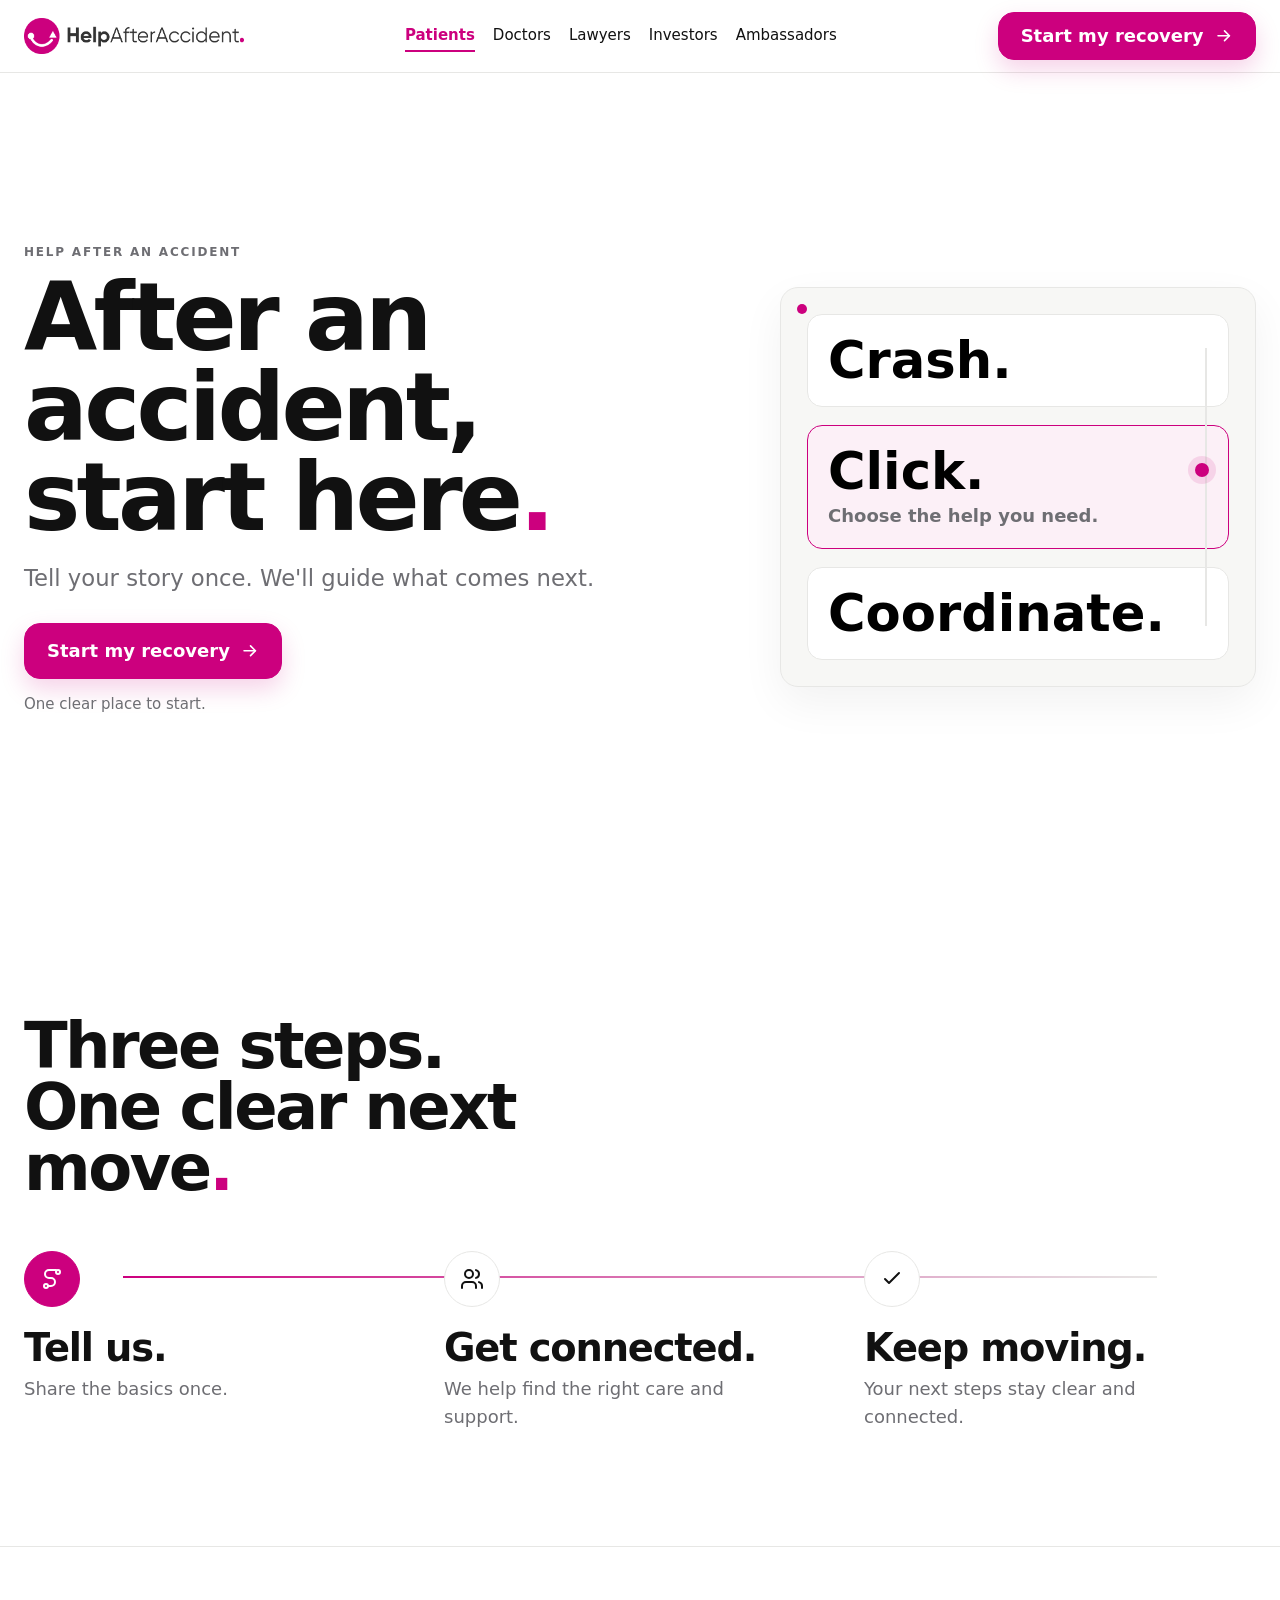
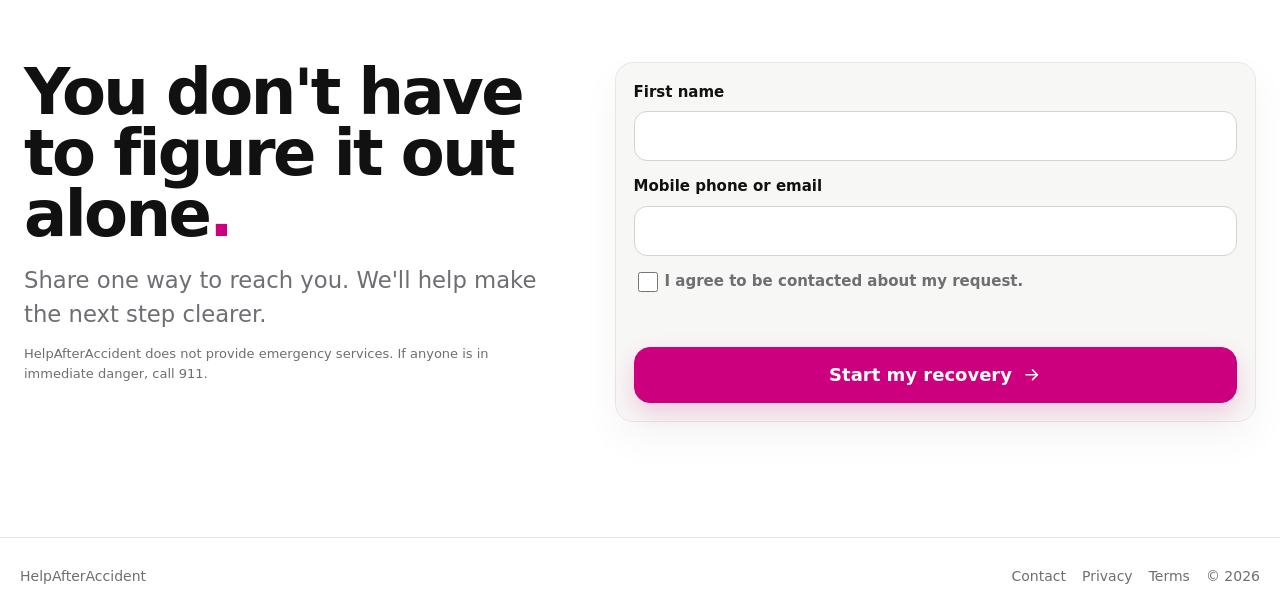
==== index.html @ d34cb11c "Refine mobile-first landing experience" ====
<!doctype html>
<html lang="en">
  <head>
    <meta charset="utf-8">
    <meta name="viewport" content="width=device-width, initial-scale=1">
    <title>Accident Help | HelpAfterAccident</title>
    <meta name="description" content="Tell HelpAfterAccident what happened once and get help coordinating care and support after an accident.">
    <meta property="og:title" content="Accident Help | HelpAfterAccident">
    <meta property="og:description" content="A few taps. One clear next step after an accident.">
    <meta name="twitter:card" content="summary">
    <link rel="icon" href="favicon.png">
    <link rel="apple-touch-icon" href="icon.png">
    <link rel="canonical" href="index.html">
    <link rel="stylesheet" href="styles.css">
    <script src="config.js"></script>
    <script type="application/ld+json">{"@context":"https://schema.org","@type":"Organization","name":"HelpAfterAccident","url":"https://helpafteraccident.com"}</script>
  </head>
  <body>
    <a class="skip" href="#main">Skip to content</a>
    <header class="site-header">
      <nav class="nav" aria-label="Main">
        <a class="logo" href="patients.html"><img src="logo.png" alt="HelpAfterAccident"></a>
        <div class="nav-links" id="menu" data-nav-links>
          <a href="patients.html" aria-current="page">Patients</a><a href="doctors.html">Doctors</a><a href="lawyers.html">Lawyers</a><a href="investors.html">Investors</a><a href="ambassadors.html">Ambassadors</a>
        </div>
        <a class="button primary" data-cta="patient" data-event="patient_start">Start my recovery</a>
        <button class="menu-button" data-menu-button aria-expanded="false" aria-controls="menu">Menu</button>
      </nav>
    </header>
    <main id="main">
      <section class="hero">
        <div>
          <p class="eyebrow">Help after an accident</p>
          <h1>After an accident, start here<span class="dot">.</span></h1>
          <p class="lead">Tell your story once. We'll guide what comes next.</p>
          <div class="cta-row"><a class="button primary" data-cta="patient" data-event="patient_start">Start my recovery</a></div>
          <p class="support">One clear place to start.</p>
        </div>
        <div class="visual" data-word-path>
          <div class="word-path">
            <span class="traveler" aria-hidden="true"></span>
            <button type="button">Crash.<p>Tell us what happened.</p></button>
            <button type="button">Click.<p>Choose the help you need.</p></button>
            <button type="button">Coordinate.<p>We help line up what comes next.</p></button>
          </div>
        </div>
      </section>
      <section id="how-it-works">
        <h2>Three steps. One clear next move<span class="dot">.</span></h2>
        <div class="steps">
          <div class="step"><div class="step-number">1</div><h3>Tell us.</h3><p>Share the basics once.</p></div>
          <div class="step"><div class="step-number">2</div><h3>Get connected.</h3><p>We help find the right care and support.</p></div>
          <div class="step"><div class="step-number">3</div><h3>Keep moving.</h3><p>Your next steps stay clear and connected.</p></div>
        </div>
      </section>
      <section class="final">
        <div><h2>You don't have to figure it out alone<span class="dot">.</span></h2><p class="lead">Share one way to reach you. We'll help make the next step clearer.</p><p class="legal-note" data-legal="emergency"></p></div>
        <form id="lead-form" data-audience="patient">
          <label>First name<input name="firstName" autocomplete="given-name" required></label>
          <label>Mobile phone or email<input name="contact" autocomplete="email" inputmode="email" required></label>
          <label class="check"><input type="checkbox" name="consent" required><span>I agree to be contacted about my request.</span></label>
          <label class="hidden-field">Website<input name="website" tabindex="-1" autocomplete="off"></label>
          <div class="form-status" role="status" aria-live="polite"></div>
          <button class="button primary" type="submit" data-label="Start my recovery">Start my recovery</button>
        </form>
      </section>
    </main>
    <footer class="site-footer"><div class="footer-inner"><span>HelpAfterAccident</span><div class="footer-links"><a href="mailto:contact@helpafteraccident.com">Contact</a><a href="privacy.html">Privacy</a><a href="terms.html">Terms</a><span>&copy; 2026</span></div></div></footer>
    <script src="script.js"></script>
  </body>
</html>
---- styles.css ----
:root {
  --ink: #111111;
  --paper: #ffffff;
  --soft-paper: #f7f7f5;
  --muted: #6e6e73;
  --line: #e7e7e5;
  --accent: #cc007e;
  --max: 1280px;
  --ease-out: cubic-bezier(0.22, 1, 0.36, 1);
  --ease-in-out: cubic-bezier(0.4, 0, 0.2, 1);
  font-family: Inter, ui-sans-serif, system-ui, -apple-system, BlinkMacSystemFont, "Segoe UI", sans-serif;
}

* { box-sizing: border-box; }
html { scroll-behavior: smooth; overflow-x: hidden; }
body {
  margin: 0;
  color: var(--ink);
  background: var(--paper);
  font-size: 17px;
  line-height: 1.55;
  overflow-x: hidden;
  text-rendering: optimizeLegibility;
}
body.menu-open { overflow: hidden; }
a { color: inherit; text-decoration: none; }
button, input, select, textarea { font: inherit; }
:focus-visible { outline: 3px solid var(--accent); outline-offset: 4px; }
.icon {
  width: 1.08em;
  height: 1.08em;
  flex: 0 0 auto;
  stroke: currentColor;
  stroke-width: 2;
  stroke-linecap: round;
  stroke-linejoin: round;
  fill: none;
}
.skip {
  position: fixed;
  left: 20px;
  top: calc(12px + env(safe-area-inset-top));
  z-index: 30;
  transform: translateY(-160%);
  background: var(--ink);
  color: white;
  padding: 10px 14px;
}
.skip:focus { transform: translateY(0); }

.site-header {
  position: sticky;
  top: 0;
  z-index: 20;
  border-bottom: 1px solid var(--line);
  background: color-mix(in srgb, var(--paper) 94%, transparent);
  backdrop-filter: blur(12px);
  padding-top: env(safe-area-inset-top);
}
.nav {
  max-width: var(--max);
  margin: 0 auto;
  min-height: 64px;
  padding: 0 20px;
  display: grid;
  grid-template-columns: auto 1fr auto;
  gap: 12px;
  align-items: center;
}
.logo { display: inline-flex; align-items: center; min-height: 48px; }
.logo img {
  width: 168px;
  max-width: 52vw;
  height: auto;
  display: block;
}
.nav-links {
  position: fixed;
  inset: calc(64px + env(safe-area-inset-top)) 0 auto 0;
  display: none;
  background: var(--paper);
  border-bottom: 1px solid var(--line);
  padding: 18px 20px 22px;
  flex-direction: column;
  gap: 4px;
  font-size: 22px;
  box-shadow: 0 28px 70px rgba(17, 17, 17, .10);
}
.nav-links.open { display: flex; animation: menu-in 180ms var(--ease-out); }
.nav-links a {
  min-height: 52px;
  display: flex;
  align-items: center;
  border-radius: 14px;
  padding: 0 12px;
}
.nav-links a[aria-current="page"] {
  color: var(--accent);
  background: color-mix(in srgb, var(--accent) 8%, white);
  font-weight: 850;
}
.menu-button {
  display: inline-flex;
  justify-self: end;
  gap: 8px;
  align-items: center;
  justify-content: center;
  min-width: 48px;
  min-height: 48px;
  border: 1px solid var(--line);
  border-radius: 14px;
  background: var(--paper);
  color: var(--ink);
}
.nav > .button { display: none; }

.button {
  display: inline-flex;
  gap: 10px;
  min-height: 56px;
  align-items: center;
  justify-content: center;
  border: 1px solid var(--ink);
  border-radius: 16px;
  padding: 0 22px;
  font-weight: 850;
  cursor: pointer;
  transition: transform 150ms var(--ease-in-out), box-shadow 150ms var(--ease-in-out), background 150ms var(--ease-in-out);
}
.button.primary {
  background: var(--accent);
  border-color: var(--accent);
  color: white;
  box-shadow: 0 10px 24px rgba(204, 0, 126, .18);
}
.button.secondary { background: transparent; color: var(--ink); }
.button:hover { transform: translateY(-1px); box-shadow: 0 14px 30px rgba(17, 17, 17, .11); }
.button:active { transform: scale(.985); }
.button .icon { transition: transform 150ms var(--ease-in-out); }
.button:hover .icon { transform: translateX(3px); }

main > section {
  max-width: var(--max);
  margin: 0 auto;
  padding: 72px 20px;
}
.hero {
  min-height: calc(100svh - 65px - env(safe-area-inset-top));
  display: grid;
  grid-template-columns: 1fr;
  align-content: start;
  gap: 24px;
  padding-top: 34px;
  padding-bottom: 34px;
}
.hero > * {
  opacity: 0;
  transform: translateY(12px);
  animation: rise-in 420ms var(--ease-out) forwards;
}
.hero > *:nth-child(2) { animation-delay: 80ms; }
.hero.dark {
  max-width: none;
  background: var(--ink);
  color: white;
  padding-left: 20px;
  padding-right: 20px;
}
.eyebrow {
  margin: 0 0 12px;
  color: var(--muted);
  font-size: 12px;
  font-weight: 900;
  letter-spacing: .15em;
  text-transform: uppercase;
}
.dark .eyebrow { color: #c8c8c8; }
h1, h2 {
  margin: 0;
  letter-spacing: -.04em;
  line-height: .95;
}
h1 {
  font-size: clamp(2.75rem, 11.5vw, 4rem);
  max-width: 10ch;
}
h2 {
  font-size: clamp(2.15rem, 8.4vw, 3.9rem);
  max-width: 12ch;
}
.lead {
  max-width: 38ch;
  margin: 18px 0 0;
  font-size: 18px;
  line-height: 1.5;
  color: var(--muted);
}
.dark .lead { color: #dddddd; }
.cta-row {
  display: grid;
  gap: 12px;
  margin-top: 28px;
  align-items: center;
}
.cta-row .button { width: 100%; }
.support { color: var(--muted); font-size: 15px; margin-top: 14px; }
.dot { color: var(--accent); }

.visual {
  border: 1px solid var(--line);
  border-radius: 18px;
  background: var(--soft-paper);
  min-height: 232px;
  padding: 18px;
  display: grid;
  align-content: center;
  gap: 14px;
  position: relative;
  overflow: hidden;
  box-shadow: 0 16px 44px rgba(17, 17, 17, .055);
}
.visual::before {
  content: "";
  position: absolute;
  inset: 16px auto auto 16px;
  width: 10px;
  height: 10px;
  border-radius: 999px;
  background: var(--accent);
}
.dark .visual { background: #181818; border-color: #333; }
.word-path { position: relative; display: grid; gap: 10px; }
.word-path::before {
  content: "";
  position: absolute;
  top: 34px;
  bottom: 34px;
  right: 22px;
  width: 2px;
  background: var(--line);
}
.word-path button {
  width: 100%;
  min-height: 58px;
  background: white;
  border: 1px solid var(--line);
  border-radius: 15px;
  padding: 12px 48px 12px 14px;
  text-align: left;
  font-size: clamp(1.65rem, 8vw, 2.4rem);
  line-height: 1;
  font-weight: 900;
  transition: border-color 180ms var(--ease-in-out), transform 180ms var(--ease-in-out), background 180ms var(--ease-in-out);
}
.word-path button[aria-pressed="true"] {
  border-color: var(--accent);
  background: color-mix(in srgb, var(--accent) 6%, white);
}
.word-path p {
  margin: 7px 0 0;
  font-size: 15px;
  line-height: 1.35;
  color: var(--muted);
  font-weight: 650;
}
.traveler {
  width: 14px;
  height: 14px;
  background: var(--accent);
  border-radius: 999px;
  position: absolute;
  right: 16px;
  top: 22px;
  box-shadow: 0 0 0 7px rgba(204, 0, 126, .12);
  transition: transform 680ms var(--ease-out);
  z-index: 2;
}

.state {
  border: 1px solid var(--line);
  border-radius: 15px;
  background: white;
  padding: 15px;
  min-height: 72px;
  font-weight: 850;
  display: grid;
  grid-template-columns: auto 1fr;
  column-gap: 12px;
  align-items: start;
  transition: transform 200ms var(--ease-in-out), border-color 200ms var(--ease-in-out), box-shadow 200ms var(--ease-in-out);
}
.dark .state { background: #222; border-color: #3a3a3a; }
.state.active {
  border-color: var(--accent);
  box-shadow: inset 4px 0 0 var(--accent), 0 12px 28px rgba(17, 17, 17, .075);
  transform: translateX(2px);
}
.state > .icon { color: var(--accent); margin-top: 2px; font-size: 22px; }
.micro {
  display: block;
  grid-column: 2;
  margin-top: 4px;
  color: var(--muted);
  font-size: 14px;
  line-height: 1.35;
  font-weight: 550;
}

.steps {
  display: grid;
  grid-template-columns: 1fr;
  gap: 0;
  margin-top: 34px;
  position: relative;
}
.steps::before {
  content: "";
  position: absolute;
  top: 24px;
  bottom: 24px;
  left: 24px;
  width: 2px;
  background: linear-gradient(180deg, var(--accent), var(--line));
}
.step {
  position: relative;
  padding: 0 0 32px 72px;
}
.step:last-child { padding-bottom: 0; }
.step-number {
  position: absolute;
  left: 0;
  top: 0;
  width: 50px;
  height: 50px;
  border-radius: 999px;
  background: var(--paper);
  color: var(--ink);
  border: 1px solid var(--line);
  display: grid;
  place-items: center;
  transition: transform 200ms var(--ease-in-out), background 200ms var(--ease-in-out), color 200ms var(--ease-in-out), border-color 200ms var(--ease-in-out);
}
.step:first-child .step-number,
.step:hover .step-number {
  background: var(--accent);
  color: white;
  border-color: var(--accent);
}
.step-number .icon { width: 24px; height: 24px; }
.step h3 {
  font-size: clamp(1.55rem, 6vw, 2.3rem);
  line-height: 1;
  margin: 0 0 8px;
  letter-spacing: -.03em;
}
.step p { margin: 0; color: var(--muted); max-width: 30ch; }

.final {
  display: grid;
  grid-template-columns: 1fr;
  gap: 28px;
  align-items: start;
  border-top: 1px solid var(--line);
  padding-bottom: calc(84px + env(safe-area-inset-bottom));
}
form {
  border: 1px solid var(--line);
  border-radius: 18px;
  padding: 18px;
  background: var(--soft-paper);
  display: grid;
  gap: 14px;
  box-shadow: 0 16px 40px rgba(17, 17, 17, .045);
}
label { display: grid; gap: 7px; font-weight: 800; font-size: 15px; }
input, select, textarea {
  min-height: 50px;
  border: 1px solid #d4d4d0;
  border-radius: 13px;
  padding: 10px 12px;
  background: white;
  transition: border-color 160ms var(--ease-in-out), box-shadow 160ms var(--ease-in-out);
}
input:focus, select:focus, textarea:focus {
  border-color: var(--accent);
  box-shadow: 0 0 0 4px rgba(204, 0, 126, .11);
}
textarea { min-height: 104px; resize: vertical; }
.check {
  grid-template-columns: 24px 1fr;
  align-items: start;
  font-weight: 650;
  color: var(--muted);
}
.check input { min-height: 20px; width: 20px; margin-top: 2px; }
.hidden-field { position: absolute; left: -10000px; width: 1px; height: 1px; overflow: hidden; }
.form-status { min-height: 24px; color: #9b005f; font-weight: 750; }
.legal-note { color: var(--muted); font-size: 13px; }

.proof-strip { display: none; gap: 18px; margin-top: 24px; flex-wrap: wrap; }
.proof-strip.visible { display: flex; }
.proof-item { border-top: 1px solid #555; padding-top: 12px; min-width: 150px; }
.proof-value { font-size: 1.55rem; font-weight: 900; }
.proof-label { color: #d0d0d0; font-size: 14px; }

.site-footer {
  border-top: 1px solid var(--line);
  padding: 28px 20px calc(28px + env(safe-area-inset-bottom));
  color: var(--muted);
  font-size: 14px;
}
.footer-inner {
  max-width: var(--max);
  margin: 0 auto;
  display: flex;
  gap: 16px;
  justify-content: space-between;
  flex-wrap: wrap;
}
.footer-links { display: flex; gap: 16px; flex-wrap: wrap; }

.reveal {
  opacity: 1;
  transform: none;
}
.js .reveal {
  opacity: 0;
  transform: translateY(12px);
  transition: opacity 420ms var(--ease-out), transform 420ms var(--ease-out);
}
.js .reveal.is-visible {
  opacity: 1;
  transform: translateY(0);
}
.sticky-cta {
  position: fixed;
  z-index: 18;
  left: 0;
  right: 0;
  bottom: 0;
  padding: 10px 20px calc(10px + env(safe-area-inset-bottom));
  background: color-mix(in srgb, var(--paper) 94%, transparent);
  border-top: 1px solid var(--line);
  backdrop-filter: blur(14px);
  transform: translateY(110%);
  transition: transform 220ms var(--ease-out);
}
.sticky-cta.visible { transform: translateY(0); }
.sticky-cta .button { width: 100%; }

@keyframes rise-in {
  to { opacity: 1; transform: translateY(0); }
}
@keyframes menu-in {
  from { opacity: 0; transform: translateY(-8px); }
  to { opacity: 1; transform: translateY(0); }
}

@media (min-width: 520px) {
  .cta-row { display: flex; flex-wrap: wrap; }
  .cta-row .button { width: auto; }
  main > section { padding-left: 24px; padding-right: 24px; }
}

@media (min-width: 861px) {
  body { font-size: 18px; }
  .nav {
    min-height: 72px;
    padding: 0 24px;
    grid-template-columns: auto 1fr auto;
    gap: 24px;
  }
  .logo img { width: 220px; max-width: 54vw; }
  .menu-button { display: none; }
  .nav > .button { display: inline-flex; justify-self: end; min-height: 48px; }
  .nav-links {
    position: static;
    display: flex;
    justify-self: center;
    flex-direction: row;
    gap: 18px;
    padding: 0;
    border: 0;
    box-shadow: none;
    font-size: 15px;
    background: transparent;
  }
  .nav-links a {
    min-height: 44px;
    padding: 0;
    border-radius: 0;
    position: relative;
    background: transparent !important;
  }
  .nav-links a::after {
    content: "";
    position: absolute;
    left: 0;
    right: 0;
    bottom: 6px;
    height: 2px;
    background: var(--accent);
    transform: scaleX(0);
    transform-origin: left;
    transition: transform 180ms var(--ease-in-out);
  }
  .nav-links a:hover::after,
  .nav-links a[aria-current="page"]::after { transform: scaleX(1); }
  main > section { padding: clamp(84px, 9vw, 136px) 24px; }
  .hero {
    min-height: calc(100svh - 72px);
    grid-template-columns: minmax(0, 7fr) minmax(320px, 5fr);
    align-items: center;
    align-content: center;
    gap: clamp(40px, 7vw, 90px);
  }
  .hero.dark {
    padding-left: max(24px, calc((100vw - var(--max)) / 2 + 24px));
    padding-right: max(24px, calc((100vw - var(--max)) / 2 + 24px));
  }
  h1 { font-size: clamp(4.8rem, 7.4vw, 7.5rem); }
  h2 { font-size: clamp(3.6rem, 5vw, 5.4rem); }
  .lead { max-width: 56ch; font-size: clamp(1.15rem, 1.8vw, 1.42rem); }
  .visual { min-height: 360px; padding: 26px; }
  .word-path { gap: 18px; }
  .word-path button {
    min-height: 88px;
    padding: 20px 58px 20px 20px;
    font-size: clamp(2rem, 4vw, 4.2rem);
  }
  .word-path p { font-size: 18px; }
  .traveler { top: 38px; right: 20px; }
  .steps {
    grid-template-columns: 1fr 1fr 1fr;
    gap: 28px;
    margin-top: 52px;
  }
  .steps::before {
    top: 25px;
    bottom: auto;
    left: 8%;
    right: 8%;
    width: auto;
    height: 2px;
    background: linear-gradient(90deg, var(--accent), var(--line));
  }
  .step { padding: 0; }
  .step-number {
    position: static;
    width: 56px;
    height: 56px;
  }
  .step h3 { margin: 22px 0 8px; font-size: clamp(1.8rem, 3vw, 3rem); }
  .final {
    grid-template-columns: minmax(0, 5fr) minmax(300px, 6fr);
    gap: 56px;
    padding-bottom: clamp(84px, 9vw, 136px);
  }
  .sticky-cta { display: none; }
}

@media (max-width: 380px) {
  .nav { padding-left: 16px; padding-right: 16px; }
  .logo img { width: 148px; }
  main > section, .hero.dark { padding-left: 16px; padding-right: 16px; }
  .hero { padding-top: 26px; gap: 20px; }
  h1 { font-size: clamp(2.45rem, 12vw, 3.4rem); }
  .lead { font-size: 17px; }
  .cta-row { margin-top: 22px; }
  .hero .button.secondary,
  .hero .support { display: none; }
  .visual { min-height: 214px; }
  .word-path button { font-size: 1.45rem; }
}

@media (prefers-reduced-motion: reduce) {
  *, *::before, *::after {
    animation-duration: .01ms !important;
    animation-iteration-count: 1 !important;
    scroll-behavior: auto !important;
    transition-duration: .01ms !important;
  }
  .hero > *, .js .reveal {
    opacity: 1 !important;
    transform: none !important;
  }
  .sticky-cta { transition: none !important; }
}
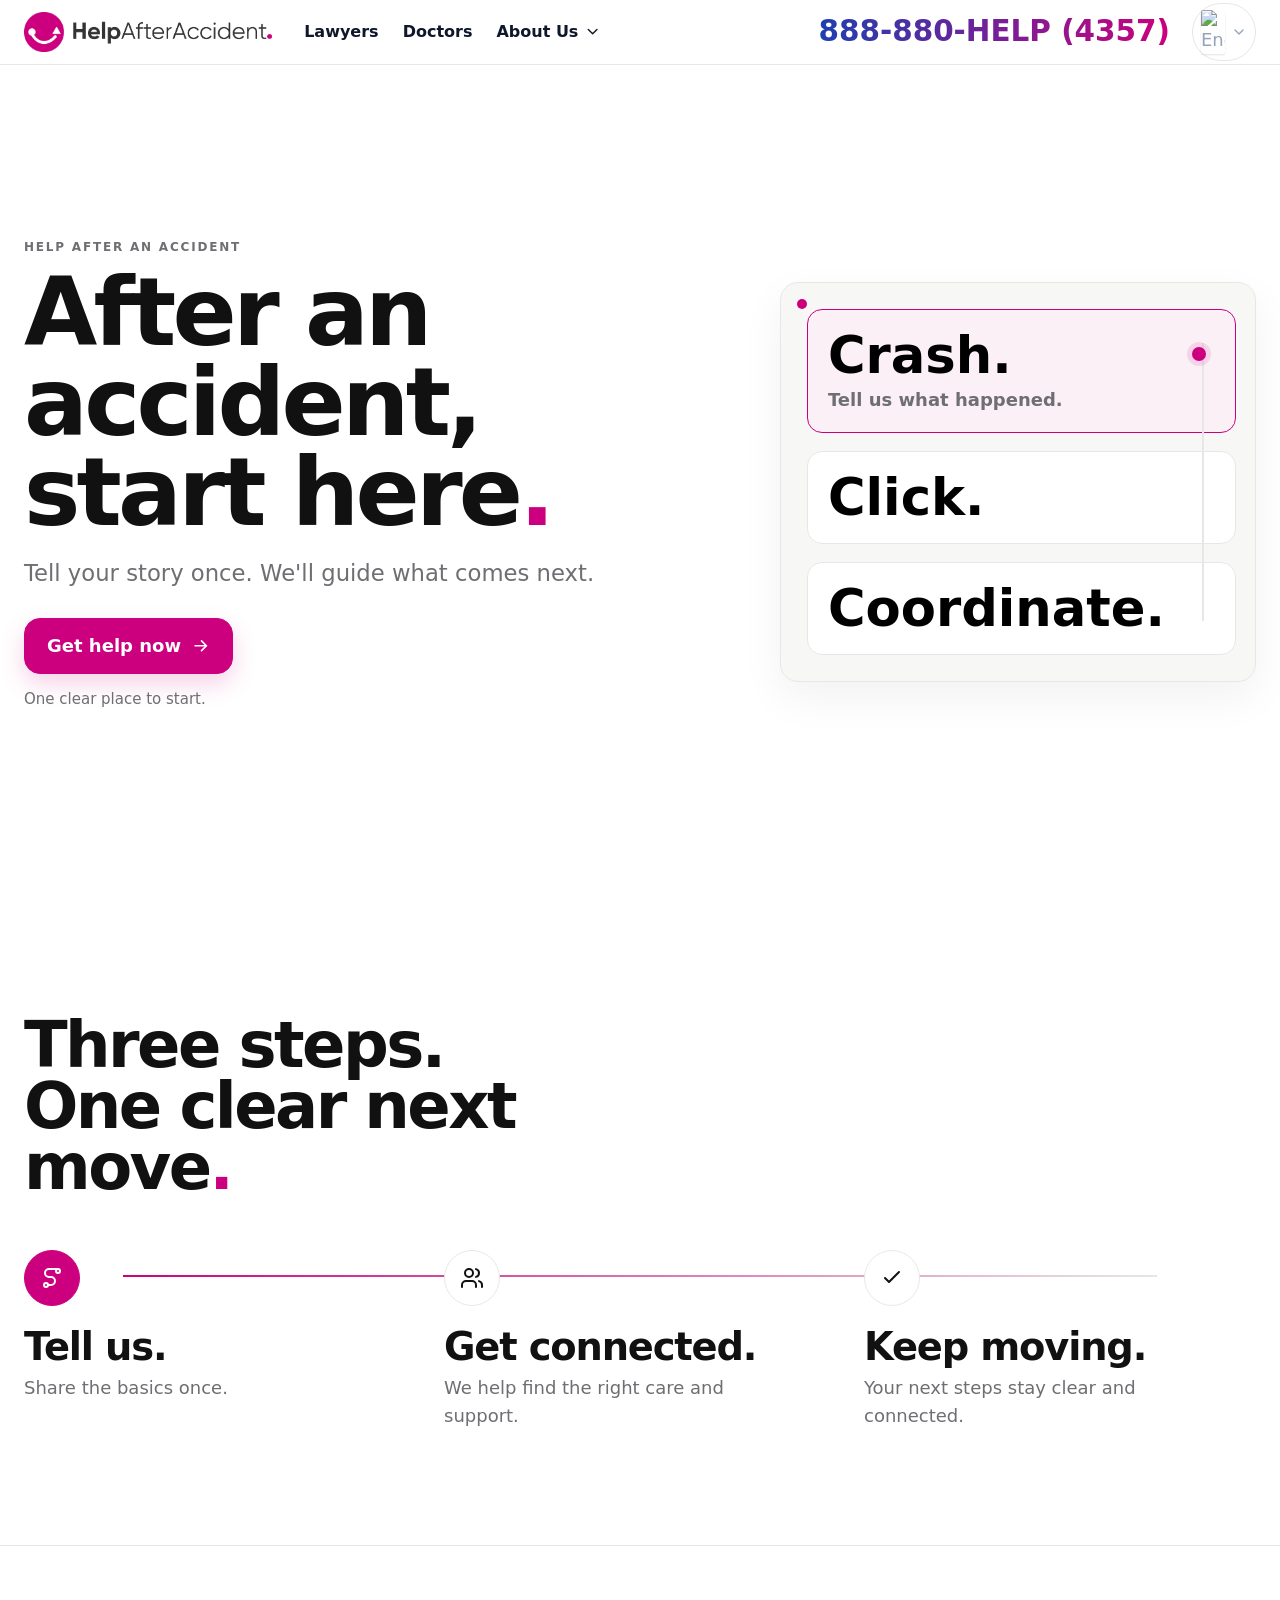
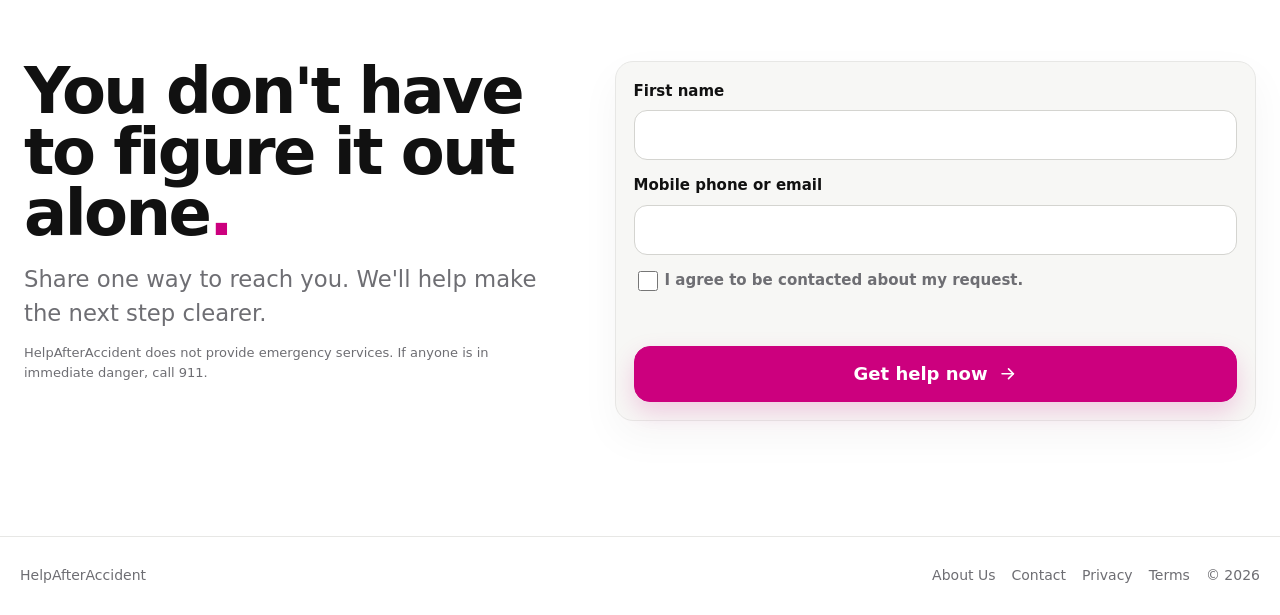
==== commit d9d9fd7f: "Convert app header to static site" ====
--- a/index.html
+++ b/index.html
@@ -18,14 +18,33 @@
   <body>
     <a class="skip" href="#main">Skip to content</a>
     <header class="site-header">
-      <nav class="nav" aria-label="Main">
-        <a class="logo" href="patients.html"><img src="logo.png" alt="HelpAfterAccident"></a>
-        <div class="nav-links" id="menu" data-nav-links>
-          <a href="patients.html" aria-current="page">Patients</a><a href="doctors.html">Doctors</a><a href="lawyers.html">Lawyers</a><a href="investors.html">Investors</a><a href="ambassadors.html">Ambassadors</a>
+      <div class="container-custom nav-shell">
+        <div class="header-bar">
+          <div class="header-left">
+            <a class="logo" href="patients.html"><img src="logo.png" alt="HelpAfterAccident.com"></a>
+            <nav class="nav-links" id="menu" data-nav-links aria-label="Main">
+              <a href="lawyers.html">Lawyers</a>
+              <a href="doctors.html">Doctors</a>
+              <div class="nav-dropdown">
+                <button class="nav-dropdown-trigger" type="button">About Us<svg class="icon" viewBox="0 0 24 24" aria-hidden="true"><path d="m6 9 6 6 6-6"/></svg></button>
+                <div class="nav-dropdown-menu">
+                  <a href="about.html">About</a>
+                  <a href="investors.html">Investor Relations</a>
+                </div>
+              </div>
+            </nav>
+          </div>
+          <div class="header-actions">
+            <a class="phone-link" href="tel:8888804357">888-880-HELP (4357)</a>
+            <button class="language-button" type="button" aria-label="Select language"><img src="https://flagcdn.com/w40/us.png" alt="English"><svg class="icon" viewBox="0 0 24 24" aria-hidden="true"><path d="m6 9 6 6 6-6"/></svg></button>
+          </div>
+          <div class="mobile-actions">
+            <button class="language-button" type="button" aria-label="Select language"><img src="https://flagcdn.com/w40/us.png" alt="English"><svg class="icon" viewBox="0 0 24 24" aria-hidden="true"><path d="m6 9 6 6 6-6"/></svg></button>
+            <a class="mobile-call" href="tel:8888804357"><svg class="icon" viewBox="0 0 24 24" aria-hidden="true"><path d="M22 16.92v3a2 2 0 0 1-2.18 2 19.8 19.8 0 0 1-8.63-3.07 19.5 19.5 0 0 1-6-6A19.8 19.8 0 0 1 2.12 4.18 2 2 0 0 1 4.11 2h3a2 2 0 0 1 2 1.72c.12.91.33 1.8.63 2.65a2 2 0 0 1-.45 2.11L8 9.79a16 16 0 0 0 6.2 6.2l1.31-1.31a2 2 0 0 1 2.11-.45c.85.3 1.74.51 2.65.63A2 2 0 0 1 22 16.92z"/></svg><span>Call</span></a>
+            <button class="menu-button" data-menu-button aria-expanded="false" aria-controls="menu">Menu</button>
+          </div>
         </div>
-        <a class="button primary" data-cta="patient" data-event="patient_start">Start my recovery</a>
-        <button class="menu-button" data-menu-button aria-expanded="false" aria-controls="menu">Menu</button>
-      </nav>
+      </div>
     </header>
     <main id="main">
       <section class="hero">
@@ -33,7 +52,7 @@
           <p class="eyebrow">Help after an accident</p>
           <h1>After an accident, start here<span class="dot">.</span></h1>
           <p class="lead">Tell your story once. We'll guide what comes next.</p>
-          <div class="cta-row"><a class="button primary" data-cta="patient" data-event="patient_start">Start my recovery</a></div>
+          <div class="cta-row"><a class="button primary" data-cta="patient" data-event="patient_start">Get help now</a></div>
           <p class="support">One clear place to start.</p>
         </div>
         <div class="visual" data-word-path>
@@ -61,11 +80,11 @@
           <label class="check"><input type="checkbox" name="consent" required><span>I agree to be contacted about my request.</span></label>
           <label class="hidden-field">Website<input name="website" tabindex="-1" autocomplete="off"></label>
           <div class="form-status" role="status" aria-live="polite"></div>
-          <button class="button primary" type="submit" data-label="Start my recovery">Start my recovery</button>
+          <button class="button primary" type="submit" data-label="Get help now">Get help now</button>
         </form>
       </section>
     </main>
-    <footer class="site-footer"><div class="footer-inner"><span>HelpAfterAccident</span><div class="footer-links"><a href="mailto:contact@helpafteraccident.com">Contact</a><a href="privacy.html">Privacy</a><a href="terms.html">Terms</a><span>&copy; 2026</span></div></div></footer>
+    <footer class="site-footer"><div class="footer-inner"><span>HelpAfterAccident</span><div class="footer-links"><a href="about.html">About Us</a><a href="mailto:contact@helpafteraccident.com">Contact</a><a href="privacy.html">Privacy</a><a href="terms.html">Terms</a><span>&copy; 2026</span></div></div></footer>
     <script src="script.js"></script>
   </body>
 </html>
--- a/styles.css
+++ b/styles.css
@@ -21,6 +21,7 @@
   line-height: 1.55;
   overflow-x: hidden;
   text-rendering: optimizeLegibility;
+  padding-top: calc(80px + env(safe-area-inset-top));
 }
 body.menu-open { overflow: hidden; }
 a { color: inherit; text-decoration: none; }
@@ -49,70 +50,162 @@
 .skip:focus { transform: translateY(0); }
 
 .site-header {
-  position: sticky;
+  position: fixed;
   top: 0;
+  left: 0;
+  right: 0;
   z-index: 20;
   border-bottom: 1px solid var(--line);
-  background: color-mix(in srgb, var(--paper) 94%, transparent);
-  backdrop-filter: blur(12px);
+  background: var(--paper);
+  box-shadow: 0 0 0 rgba(17, 17, 17, 0);
+  transition: box-shadow 300ms var(--ease-in-out);
   padding-top: env(safe-area-inset-top);
 }
-.nav {
+.container-custom {
   max-width: var(--max);
   margin: 0 auto;
-  min-height: 64px;
-  padding: 0 20px;
-  display: grid;
-  grid-template-columns: auto 1fr auto;
-  gap: 12px;
-  align-items: center;
+  padding-left: 16px;
+  padding-right: 16px;
+}
+.nav-shell { height: 80px; }
+.header-bar {
+  height: 100%;
+  display: flex;
+  align-items: center;
+  justify-content: space-between;
+  background: var(--paper);
+}
+.header-left {
+  display: flex;
+  align-items: center;
+  gap: 18px;
+  min-width: 0;
 }
 .logo { display: inline-flex; align-items: center; min-height: 48px; }
 .logo img {
-  width: 168px;
-  max-width: 52vw;
-  height: auto;
+  height: 32px;
+  width: auto;
+  max-width: min(52vw, 220px);
   display: block;
+  object-fit: contain;
 }
 .nav-links {
   position: fixed;
-  inset: calc(64px + env(safe-area-inset-top)) 0 auto 0;
+  inset: calc(80px + env(safe-area-inset-top)) 0 auto 0;
   display: none;
   background: var(--paper);
   border-bottom: 1px solid var(--line);
-  padding: 18px 20px 22px;
+  padding: 24px 20px 28px;
   flex-direction: column;
-  gap: 4px;
-  font-size: 22px;
+  gap: 14px;
+  font-size: 18px;
   box-shadow: 0 28px 70px rgba(17, 17, 17, .10);
 }
 .nav-links.open { display: flex; animation: menu-in 180ms var(--ease-out); }
-.nav-links a {
-  min-height: 52px;
+.nav-links a,
+.nav-dropdown-trigger {
+  min-height: 44px;
   display: flex;
   align-items: center;
-  border-radius: 14px;
+  gap: 6px;
+  border: 0;
+  background: transparent;
+  color: #0f172a;
+  font-size: inherit;
+  font-weight: 800;
+  text-transform: capitalize;
+  padding: 0;
+  cursor: pointer;
+}
+.nav-links a:hover,
+.nav-dropdown-trigger:hover { color: var(--accent); }
+.nav-dropdown {
+  display: grid;
+  gap: 8px;
+}
+.nav-dropdown-menu {
+  display: grid;
+  gap: 8px;
+  padding-left: 16px;
+  border-left: 2px solid var(--line);
+}
+.nav-dropdown-menu a {
+  color: #475569;
+  font-size: 16px;
+  font-weight: 750;
+}
+.header-actions {
+  display: none;
+  align-items: center;
+  gap: 22px;
+}
+.phone-link {
+  white-space: nowrap;
+  font-size: clamp(1.35rem, 2.3vw, 2rem);
+  line-height: 1;
+  font-weight: 900;
+  background: linear-gradient(90deg, #1e40af 0%, #cc007e 50%, #1e40af 100%);
+  background-size: 200% auto;
+  -webkit-background-clip: text;
+  background-clip: text;
+  color: transparent;
+  animation: gradient-move 2.5s linear infinite;
+}
+.language-button {
+  display: inline-flex;
+  align-items: center;
+  gap: 6px;
+  border: 1px solid var(--line);
+  border-radius: 999px;
+  background: var(--paper);
+  padding: 6px 8px;
+  min-height: 34px;
+  color: #94a3b8;
+  transition: border-color 160ms var(--ease-in-out), background 160ms var(--ease-in-out), color 160ms var(--ease-in-out);
+}
+.language-button:hover {
+  border-color: var(--accent);
+  color: var(--accent);
+  background: #fafafa;
+}
+.language-button img {
+  width: 24px;
+  height: auto;
+  border-radius: 2px;
+  box-shadow: 0 1px 2px rgba(17, 17, 17, .12);
+}
+.language-button .icon { width: 16px; height: 16px; }
+.mobile-actions {
+  display: flex;
+  align-items: center;
+  gap: 6px;
+}
+.mobile-call {
+  display: inline-flex;
+  min-height: 38px;
+  align-items: center;
+  justify-content: center;
+  gap: 7px;
+  border-radius: 999px;
+  background: var(--accent);
+  color: white;
   padding: 0 12px;
-}
-.nav-links a[aria-current="page"] {
-  color: var(--accent);
-  background: color-mix(in srgb, var(--accent) 8%, white);
-  font-weight: 850;
+  font-size: 14px;
+  font-weight: 800;
 }
 .menu-button {
   display: inline-flex;
   justify-self: end;
-  gap: 8px;
+  gap: 6px;
   align-items: center;
   justify-content: center;
-  min-width: 48px;
-  min-height: 48px;
-  border: 1px solid var(--line);
-  border-radius: 14px;
+  min-width: 40px;
+  min-height: 40px;
+  border: 0;
+  border-radius: 10px;
   background: var(--paper);
   color: var(--ink);
 }
-.nav > .button { display: none; }
 
 .button {
   display: inline-flex;
@@ -235,7 +328,7 @@
   position: absolute;
   top: 34px;
   bottom: 34px;
-  right: 22px;
+  right: 32px;
   width: 2px;
   background: var(--line);
 }
@@ -245,7 +338,7 @@
   background: white;
   border: 1px solid var(--line);
   border-radius: 15px;
-  padding: 12px 48px 12px 14px;
+  padding: 12px 60px 12px 14px;
   text-align: left;
   font-size: clamp(1.65rem, 8vw, 2.4rem);
   line-height: 1;
@@ -269,10 +362,10 @@
   background: var(--accent);
   border-radius: 999px;
   position: absolute;
-  right: 16px;
+  right: 26px;
   top: 22px;
-  box-shadow: 0 0 0 7px rgba(204, 0, 126, .12);
-  transition: transform 680ms var(--ease-out);
+  box-shadow: 0 0 0 5px rgba(204, 0, 126, .12);
+  transition: transform 920ms var(--ease-out);
   z-index: 2;
 }
 
@@ -293,7 +386,7 @@
 .state.active {
   border-color: var(--accent);
   box-shadow: inset 4px 0 0 var(--accent), 0 12px 28px rgba(17, 17, 17, .075);
-  transform: translateX(2px);
+  transform: none;
 }
 .state > .icon { color: var(--accent); margin-top: 2px; font-size: 22px; }
 .micro {
@@ -363,6 +456,13 @@
   align-items: start;
   border-top: 1px solid var(--line);
   padding-bottom: calc(84px + env(safe-area-inset-bottom));
+}
+.final-simple {
+  align-items: center;
+}
+.plain-cta {
+  display: flex;
+  align-items: center;
 }
 form {
   border: 1px solid var(--line);
@@ -456,6 +556,10 @@
   from { opacity: 0; transform: translateY(-8px); }
   to { opacity: 1; transform: translateY(0); }
 }
+@keyframes gradient-move {
+  from { background-position: -100%; }
+  to { background-position: 200%; }
+}
 
 @media (min-width: 520px) {
   .cta-row { display: flex; flex-wrap: wrap; }
@@ -465,51 +569,62 @@
 
 @media (min-width: 861px) {
   body { font-size: 18px; }
-  .nav {
-    min-height: 72px;
-    padding: 0 24px;
-    grid-template-columns: auto 1fr auto;
-    gap: 24px;
-  }
-  .logo img { width: 220px; max-width: 54vw; }
+  body { padding-top: calc(64px + env(safe-area-inset-top)); }
+  .container-custom { padding-left: 24px; padding-right: 24px; }
+  .nav-shell { height: 64px; }
+  .header-left { gap: 24px; }
+  .logo img { height: 40px; max-width: 260px; }
   .menu-button { display: none; }
-  .nav > .button { display: inline-flex; justify-self: end; min-height: 48px; }
+  .mobile-actions { display: none; }
+  .header-actions { display: flex; }
   .nav-links {
     position: static;
     display: flex;
-    justify-self: center;
     flex-direction: row;
-    gap: 18px;
+    align-items: center;
+    gap: 8px;
     padding: 0;
     border: 0;
     box-shadow: none;
-    font-size: 15px;
+    font-size: 16px;
     background: transparent;
   }
-  .nav-links a {
-    min-height: 44px;
-    padding: 0;
-    border-radius: 0;
-    position: relative;
-    background: transparent !important;
-  }
-  .nav-links a::after {
-    content: "";
+  .nav-links a,
+  .nav-dropdown-trigger {
+    min-height: 32px;
+    padding: 4px 8px;
+    font-size: 16px;
+  }
+  .nav-dropdown { position: relative; }
+  .nav-dropdown-menu {
     position: absolute;
     left: 0;
-    right: 0;
-    bottom: 6px;
-    height: 2px;
-    background: var(--accent);
-    transform: scaleX(0);
-    transform-origin: left;
-    transition: transform 180ms var(--ease-in-out);
-  }
-  .nav-links a:hover::after,
-  .nav-links a[aria-current="page"]::after { transform: scaleX(1); }
+    top: calc(100% + 8px);
+    width: 196px;
+    padding: 8px 0;
+    border: 1px solid #f1f1f1;
+    border-radius: 12px;
+    background: white;
+    box-shadow: 0 18px 44px rgba(17, 17, 17, .12);
+    opacity: 0;
+    visibility: hidden;
+    transform: translateY(-4px);
+    transition: opacity 160ms var(--ease-in-out), transform 160ms var(--ease-in-out), visibility 160ms var(--ease-in-out);
+  }
+  .nav-dropdown:hover .nav-dropdown-menu,
+  .nav-dropdown:focus-within .nav-dropdown-menu {
+    opacity: 1;
+    visibility: visible;
+    transform: translateY(0);
+  }
+  .nav-dropdown-menu a {
+    min-height: 38px;
+    padding: 0 16px;
+    font-size: 15px;
+  }
   main > section { padding: clamp(84px, 9vw, 136px) 24px; }
   .hero {
-    min-height: calc(100svh - 72px);
+    min-height: calc(100svh - 64px);
     grid-template-columns: minmax(0, 7fr) minmax(320px, 5fr);
     align-items: center;
     align-content: center;
@@ -526,11 +641,11 @@
   .word-path { gap: 18px; }
   .word-path button {
     min-height: 88px;
-    padding: 20px 58px 20px 20px;
+    padding: 20px 70px 20px 20px;
     font-size: clamp(2rem, 4vw, 4.2rem);
   }
   .word-path p { font-size: 18px; }
-  .traveler { top: 38px; right: 20px; }
+  .traveler { top: 38px; right: 30px; }
   .steps {
     grid-template-columns: 1fr 1fr 1fr;
     gap: 28px;
@@ -561,8 +676,8 @@
 }
 
 @media (max-width: 380px) {
-  .nav { padding-left: 16px; padding-right: 16px; }
-  .logo img { width: 148px; }
+  .container-custom { padding-left: 12px; padding-right: 12px; }
+  .logo img { max-width: 150px; }
   main > section, .hero.dark { padding-left: 16px; padding-right: 16px; }
   .hero { padding-top: 26px; gap: 20px; }
   h1 { font-size: clamp(2.45rem, 12vw, 3.4rem); }
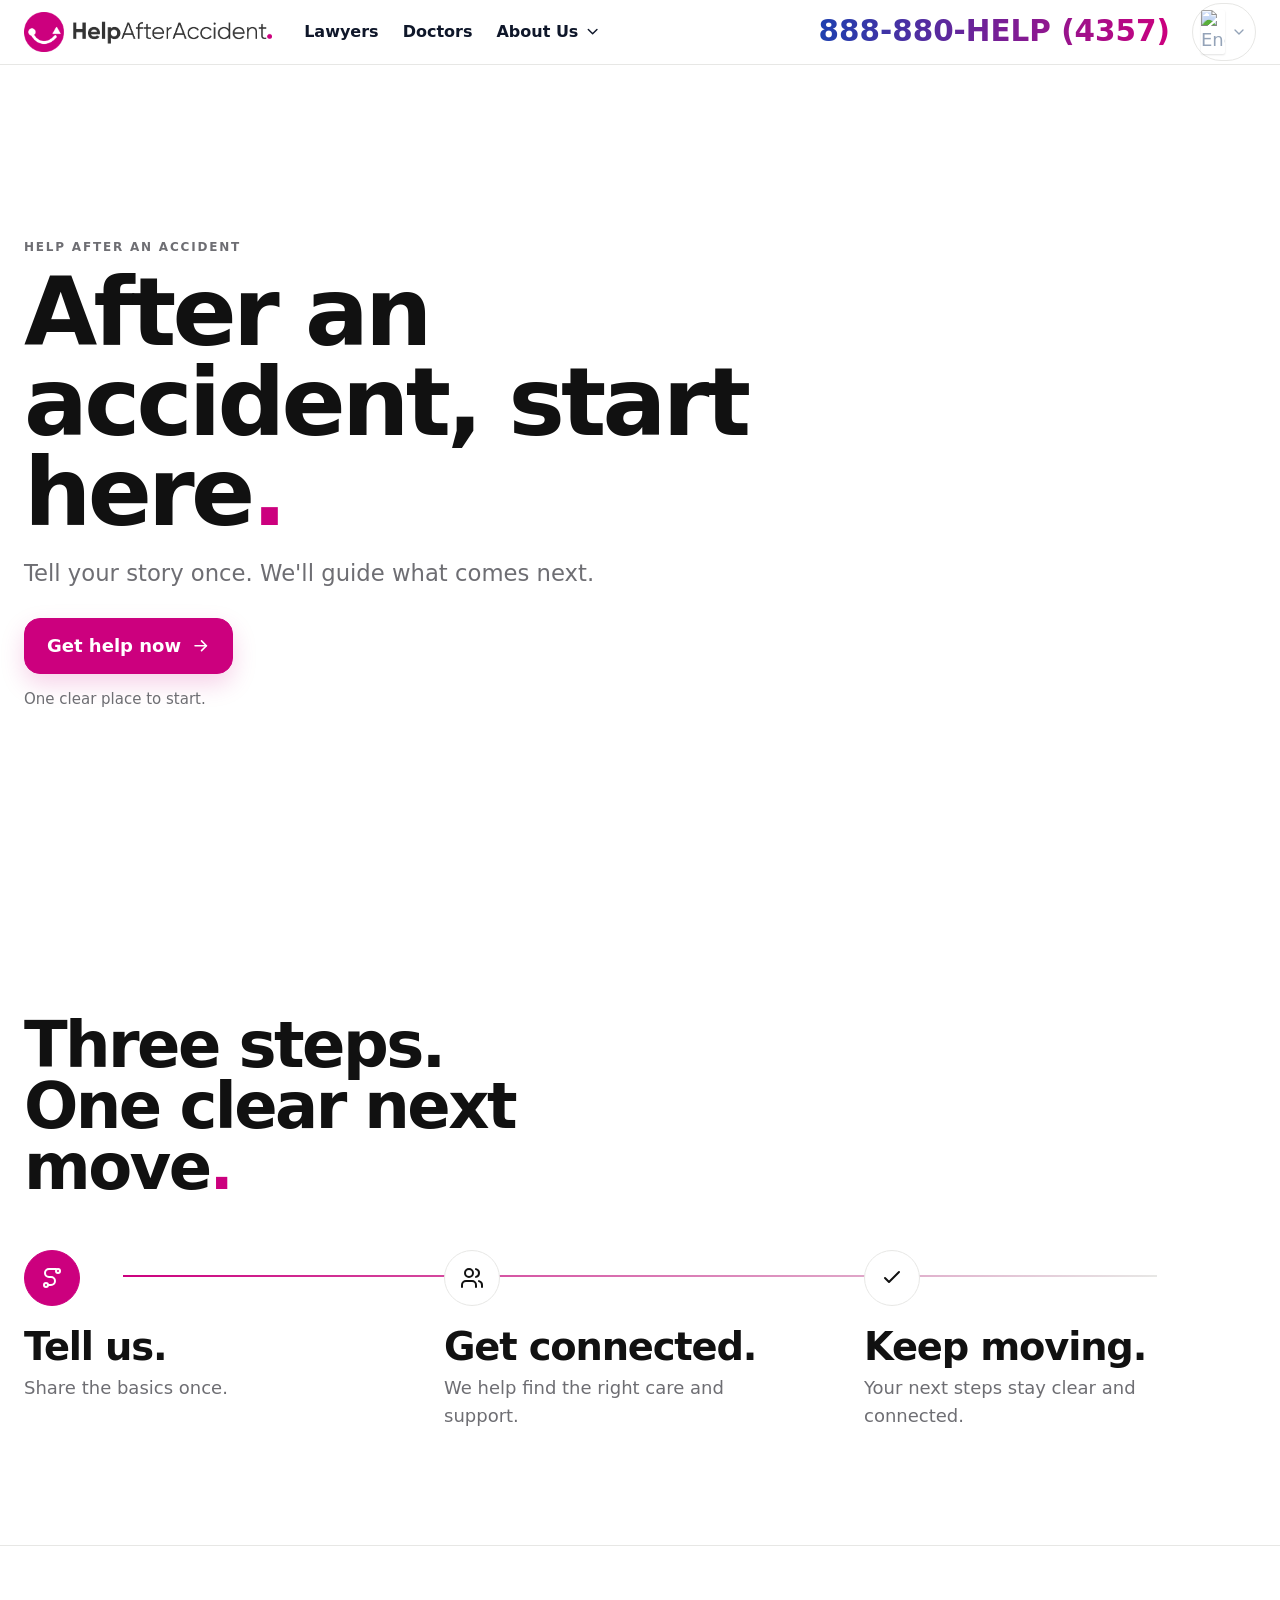
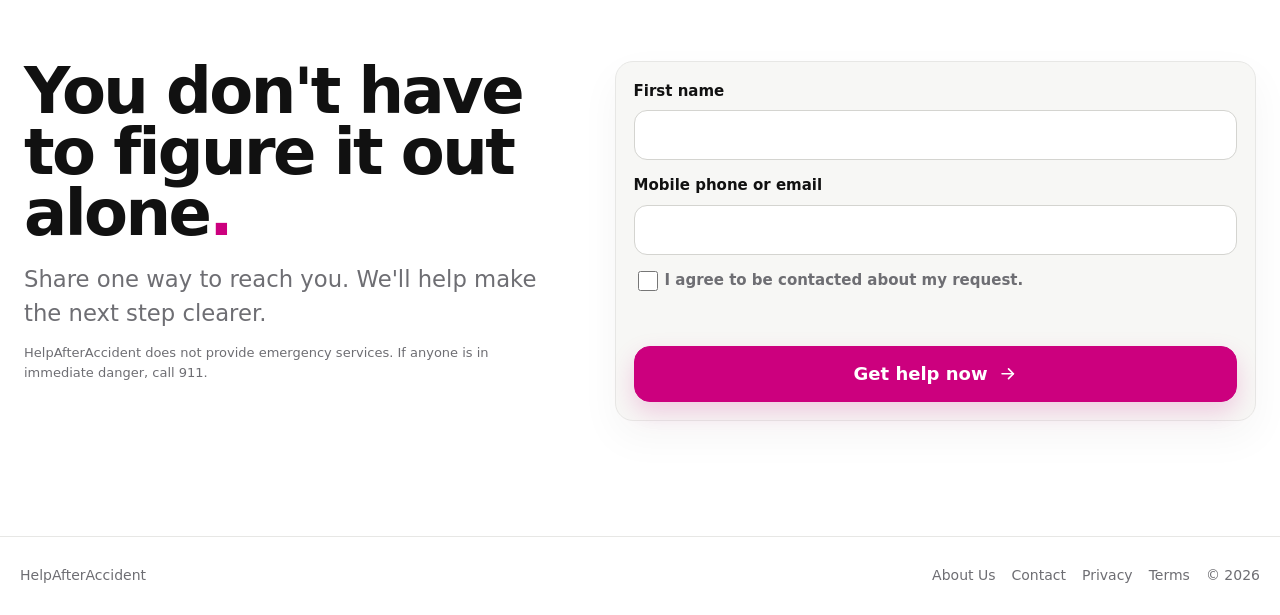
==== commit 8f846601: "Simplify hero to text only" ====
--- a/index.html
+++ b/index.html
@@ -55,14 +55,6 @@
           <div class="cta-row"><a class="button primary" data-cta="patient" data-event="patient_start">Get help now</a></div>
           <p class="support">One clear place to start.</p>
         </div>
-        <div class="visual" data-word-path>
-          <div class="word-path">
-            <span class="traveler" aria-hidden="true"></span>
-            <button type="button">Crash.<p>Tell us what happened.</p></button>
-            <button type="button">Click.<p>Choose the help you need.</p></button>
-            <button type="button">Coordinate.<p>We help line up what comes next.</p></button>
-          </div>
-        </div>
       </section>
       <section id="how-it-works">
         <h2>Three steps. One clear next move<span class="dot">.</span></h2>
--- a/styles.css
+++ b/styles.css
@@ -241,8 +241,7 @@
   min-height: calc(100svh - 65px - env(safe-area-inset-top));
   display: grid;
   grid-template-columns: 1fr;
-  align-content: start;
-  gap: 24px;
+  align-content: center;
   padding-top: 34px;
   padding-bottom: 34px;
 }
@@ -275,7 +274,7 @@
 }
 h1 {
   font-size: clamp(2.75rem, 11.5vw, 4rem);
-  max-width: 10ch;
+  max-width: 12ch;
 }
 h2 {
   font-size: clamp(2.15rem, 8.4vw, 3.9rem);
@@ -625,16 +624,15 @@
   main > section { padding: clamp(84px, 9vw, 136px) 24px; }
   .hero {
     min-height: calc(100svh - 64px);
-    grid-template-columns: minmax(0, 7fr) minmax(320px, 5fr);
+    grid-template-columns: minmax(0, 1fr);
     align-items: center;
     align-content: center;
-    gap: clamp(40px, 7vw, 90px);
   }
   .hero.dark {
     padding-left: max(24px, calc((100vw - var(--max)) / 2 + 24px));
     padding-right: max(24px, calc((100vw - var(--max)) / 2 + 24px));
   }
-  h1 { font-size: clamp(4.8rem, 7.4vw, 7.5rem); }
+  h1 { font-size: clamp(4.8rem, 7.4vw, 7.5rem); max-width: 12ch; }
   h2 { font-size: clamp(3.6rem, 5vw, 5.4rem); }
   .lead { max-width: 56ch; font-size: clamp(1.15rem, 1.8vw, 1.42rem); }
   .visual { min-height: 360px; padding: 26px; }
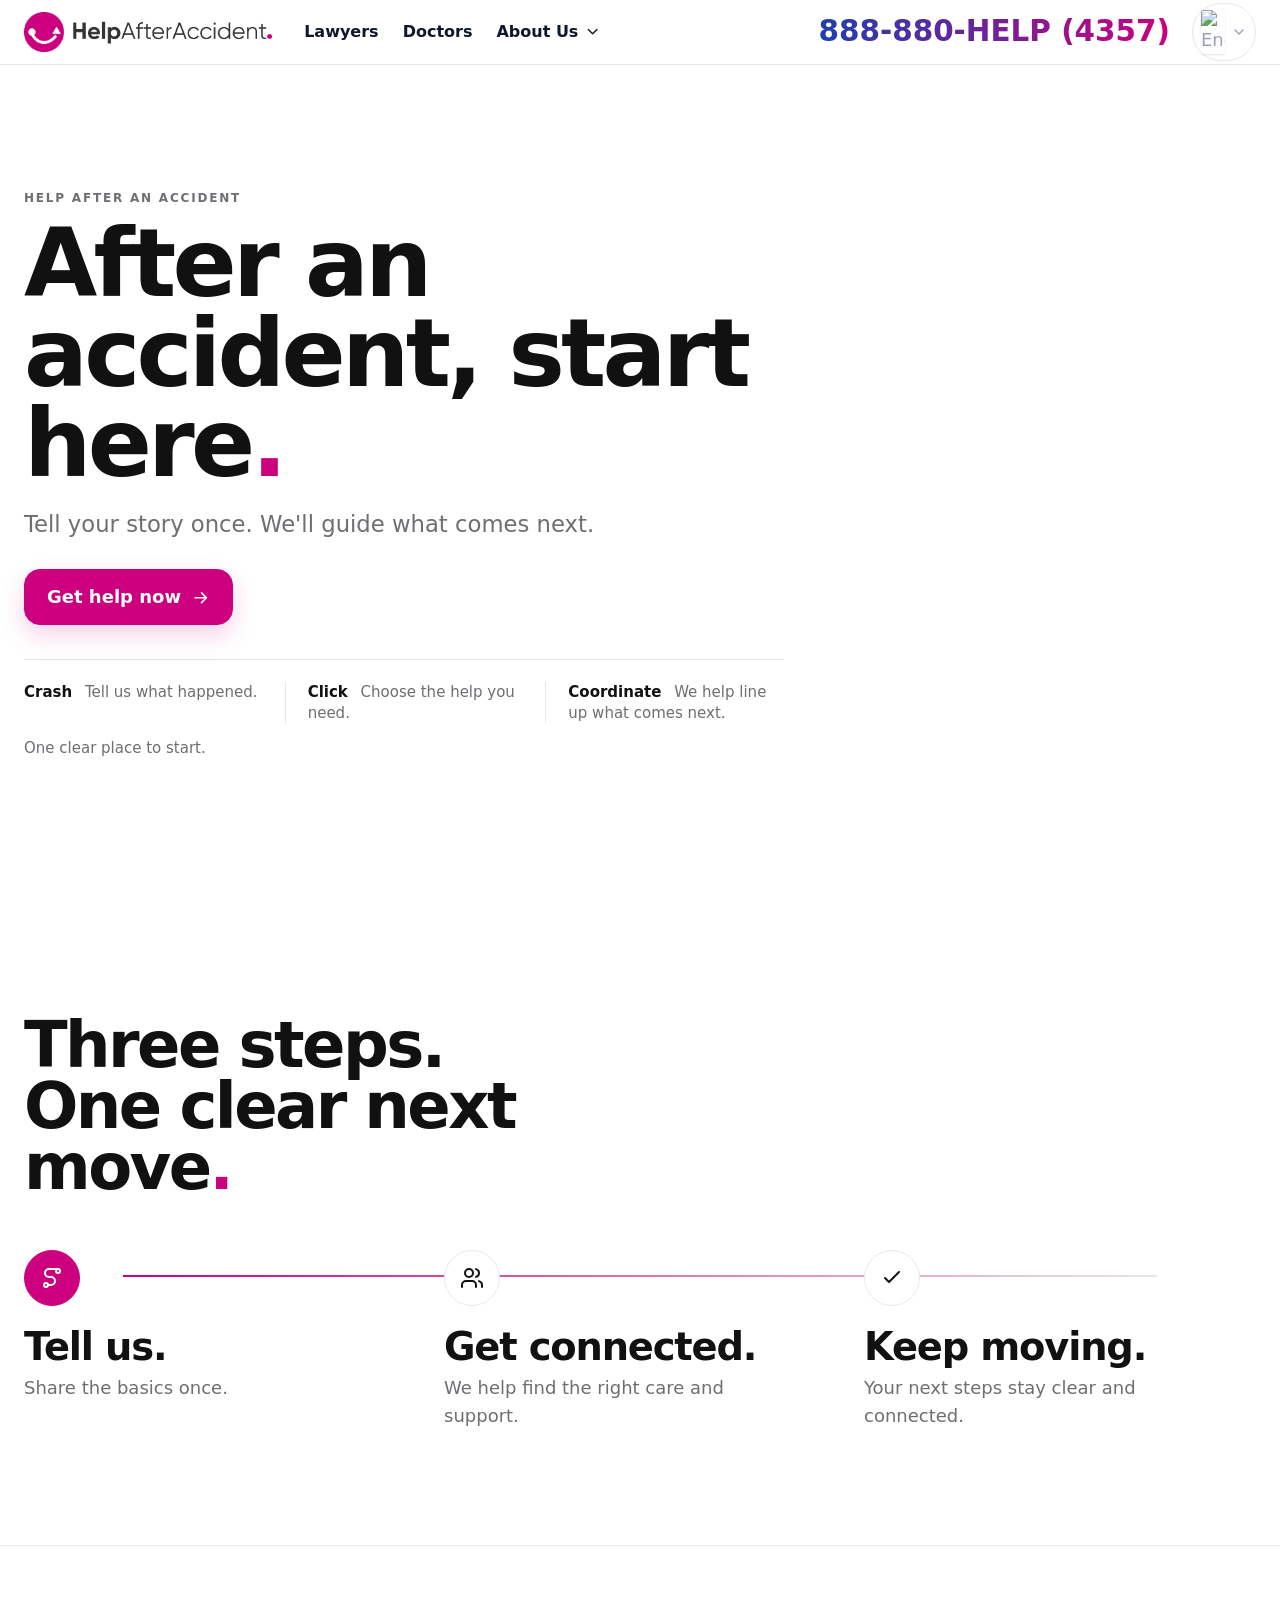
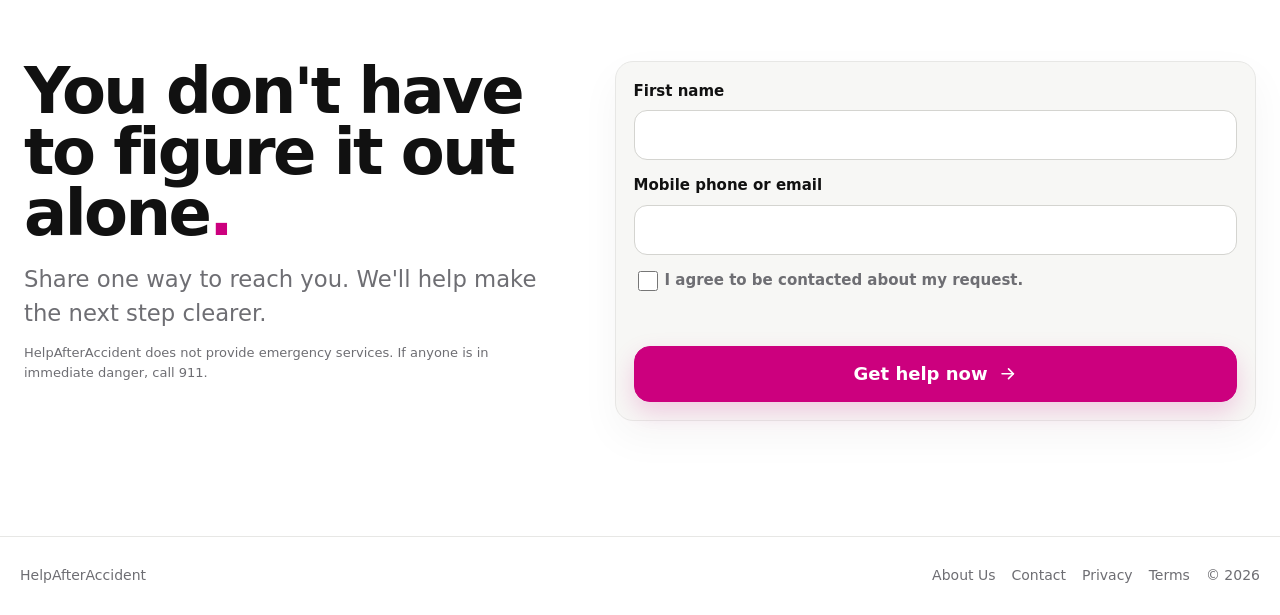
==== commit 5c672a67: "Add text-based hero path" ====
--- a/index.html
+++ b/index.html
@@ -53,6 +53,11 @@
           <h1>After an accident, start here<span class="dot">.</span></h1>
           <p class="lead">Tell your story once. We'll guide what comes next.</p>
           <div class="cta-row"><a class="button primary" data-cta="patient" data-event="patient_start">Get help now</a></div>
+          <div class="hero-path" aria-label="How HelpAfterAccident starts">
+            <span><strong>Crash</strong> Tell us what happened.</span>
+            <span><strong>Click</strong> Choose the help you need.</span>
+            <span><strong>Coordinate</strong> We help line up what comes next.</span>
+          </div>
           <p class="support">One clear place to start.</p>
         </div>
       </section>
--- a/styles.css
+++ b/styles.css
@@ -297,6 +297,31 @@
 .cta-row .button { width: 100%; }
 .support { color: var(--muted); font-size: 15px; margin-top: 14px; }
 .dot { color: var(--accent); }
+.hero-path {
+  display: grid;
+  gap: 10px;
+  max-width: 760px;
+  margin-top: 28px;
+  padding-top: 18px;
+  border-top: 1px solid var(--line);
+  color: var(--muted);
+  font-size: 15px;
+  line-height: 1.35;
+}
+.hero-path span {
+  display: block;
+}
+.hero-path strong {
+  display: inline-block;
+  margin-right: 8px;
+  color: var(--ink);
+  font-weight: 900;
+}
+.dark .hero-path {
+  border-top-color: #333;
+  color: #d0d0d0;
+}
+.dark .hero-path strong { color: white; }
 
 .visual {
   border: 1px solid var(--line);
@@ -635,6 +660,17 @@
   h1 { font-size: clamp(4.8rem, 7.4vw, 7.5rem); max-width: 12ch; }
   h2 { font-size: clamp(3.6rem, 5vw, 5.4rem); }
   .lead { max-width: 56ch; font-size: clamp(1.15rem, 1.8vw, 1.42rem); }
+  .hero-path {
+    grid-template-columns: repeat(3, minmax(0, 1fr));
+    gap: 22px;
+    margin-top: 34px;
+    padding-top: 22px;
+  }
+  .hero-path span + span {
+    padding-left: 22px;
+    border-left: 1px solid var(--line);
+  }
+  .dark .hero-path span + span { border-left-color: #333; }
   .visual { min-height: 360px; padding: 26px; }
   .word-path { gap: 18px; }
   .word-path button {
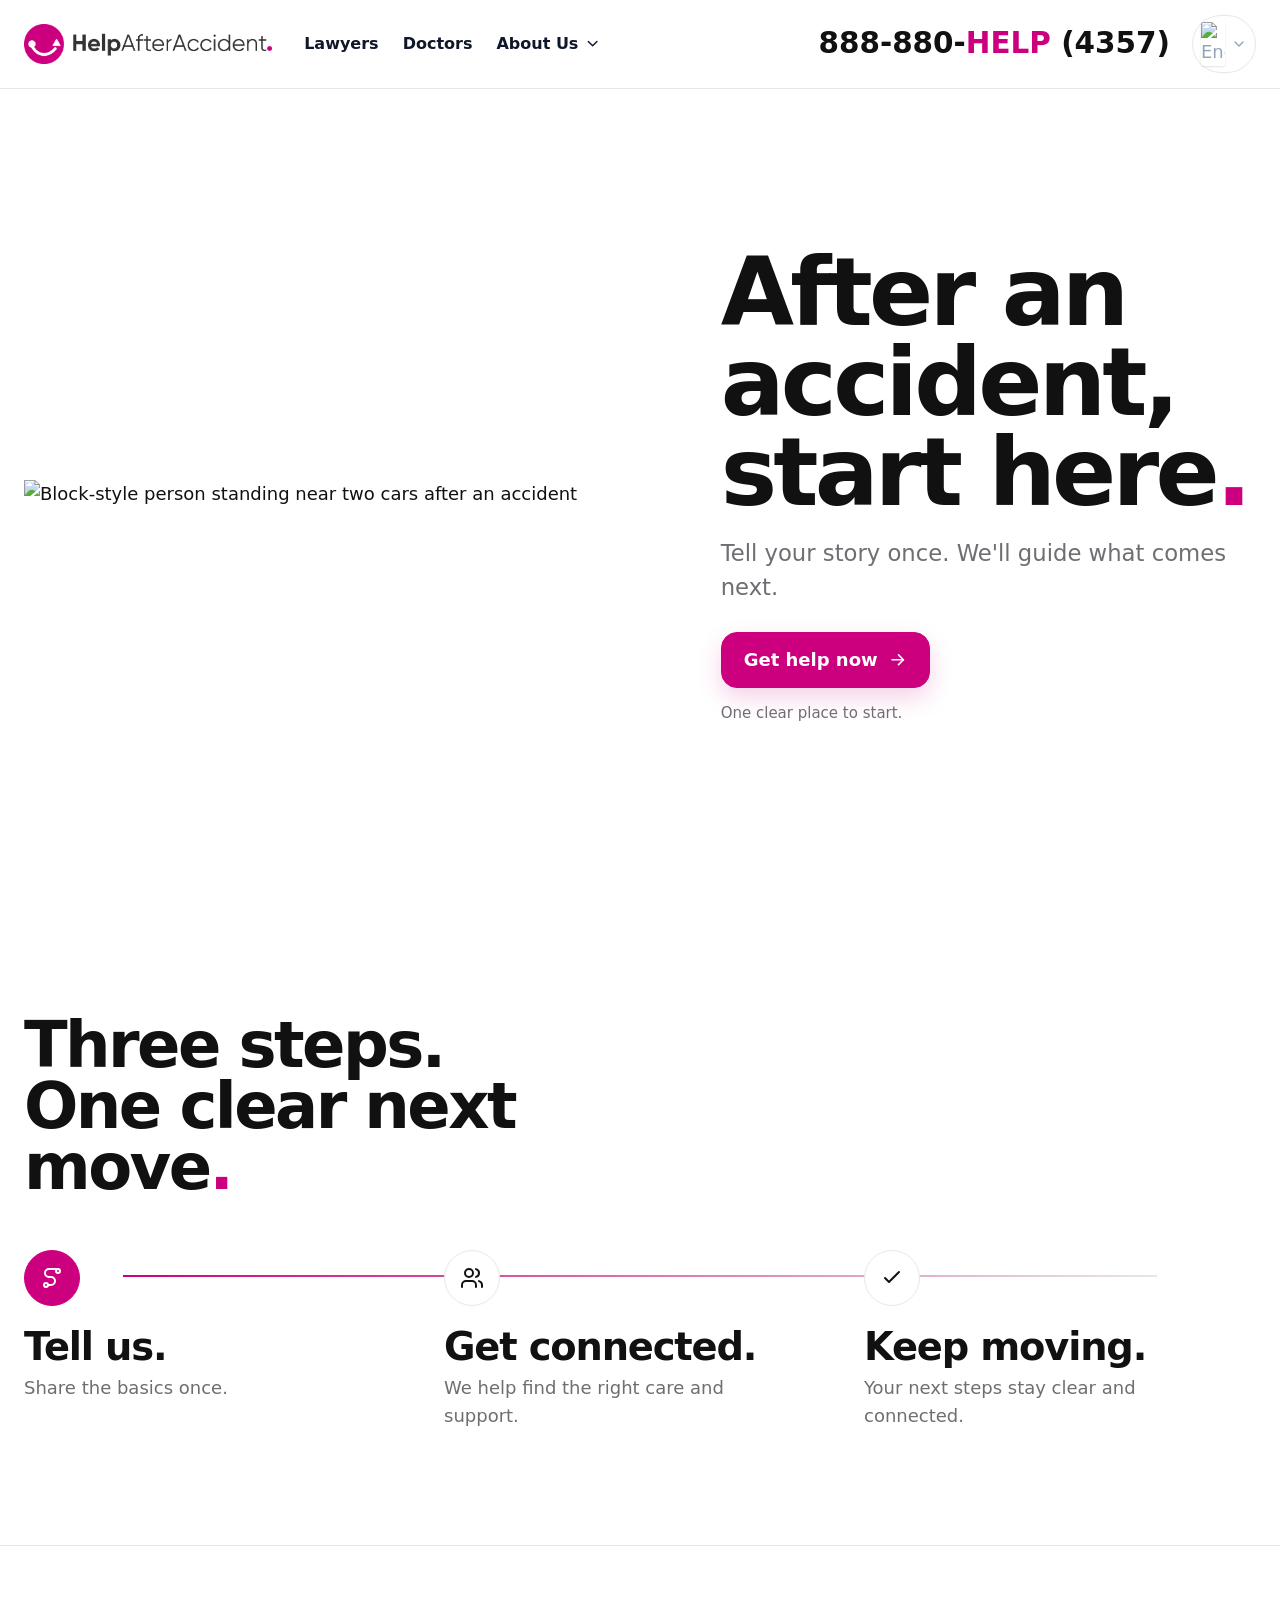
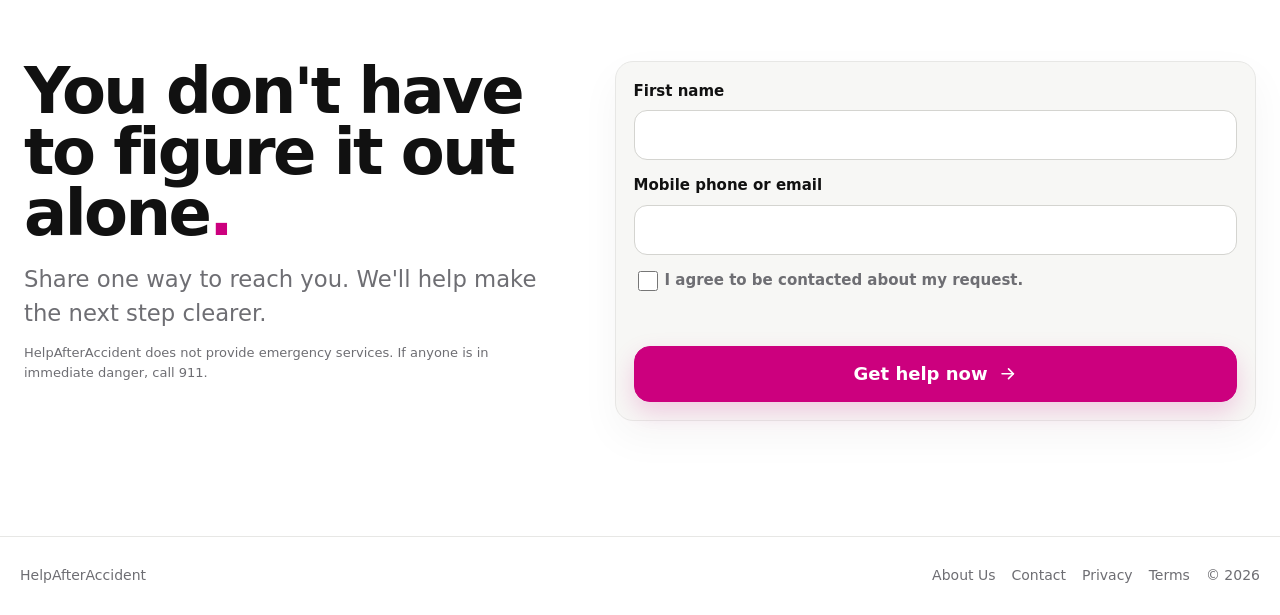
==== commit 9b1a6223: "Style navbar phone number" ====
--- a/index.html
+++ b/index.html
@@ -35,7 +35,7 @@
             </nav>
           </div>
           <div class="header-actions">
-            <a class="phone-link" href="tel:8888804357">888-880-HELP (4357)</a>
+            <a class="phone-link" href="tel:8888804357">888-880-<span>HELP</span> (4357)</a>
             <button class="language-button" type="button" aria-label="Select language"><img src="https://flagcdn.com/w40/us.png" alt="English"><svg class="icon" viewBox="0 0 24 24" aria-hidden="true"><path d="m6 9 6 6 6-6"/></svg></button>
           </div>
           <div class="mobile-actions">
@@ -47,17 +47,14 @@
       </div>
     </header>
     <main id="main">
-      <section class="hero">
-        <div>
-          <p class="eyebrow">Help after an accident</p>
+      <section class="hero hero-image-left">
+        <div class="hero-art">
+          <img src="hero-accident-blocks.png" alt="Block-style person standing near two cars after an accident">
+        </div>
+        <div class="hero-copy">
           <h1>After an accident, start here<span class="dot">.</span></h1>
           <p class="lead">Tell your story once. We'll guide what comes next.</p>
           <div class="cta-row"><a class="button primary" data-cta="patient" data-event="patient_start">Get help now</a></div>
-          <div class="hero-path" aria-label="How HelpAfterAccident starts">
-            <span><strong>Crash</strong> Tell us what happened.</span>
-            <span><strong>Click</strong> Choose the help you need.</span>
-            <span><strong>Coordinate</strong> We help line up what comes next.</span>
-          </div>
           <p class="support">One clear place to start.</p>
         </div>
       </section>
--- a/styles.css
+++ b/styles.css
@@ -21,7 +21,7 @@
   line-height: 1.55;
   overflow-x: hidden;
   text-rendering: optimizeLegibility;
-  padding-top: calc(80px + env(safe-area-inset-top));
+  padding-top: calc(88px + env(safe-area-inset-top));
 }
 body.menu-open { overflow: hidden; }
 a { color: inherit; text-decoration: none; }
@@ -67,7 +67,7 @@
   padding-left: 16px;
   padding-right: 16px;
 }
-.nav-shell { height: 80px; }
+.nav-shell { height: 88px; }
 .header-bar {
   height: 100%;
   display: flex;
@@ -91,7 +91,7 @@
 }
 .nav-links {
   position: fixed;
-  inset: calc(80px + env(safe-area-inset-top)) 0 auto 0;
+  inset: calc(88px + env(safe-area-inset-top)) 0 auto 0;
   display: none;
   background: var(--paper);
   border-bottom: 1px solid var(--line);
@@ -144,12 +144,10 @@
   font-size: clamp(1.35rem, 2.3vw, 2rem);
   line-height: 1;
   font-weight: 900;
-  background: linear-gradient(90deg, #1e40af 0%, #cc007e 50%, #1e40af 100%);
-  background-size: 200% auto;
-  -webkit-background-clip: text;
-  background-clip: text;
-  color: transparent;
-  animation: gradient-move 2.5s linear infinite;
+  color: var(--ink);
+}
+.phone-link span {
+  color: var(--accent);
 }
 .language-button {
   display: inline-flex;
@@ -258,6 +256,22 @@
   padding-left: 20px;
   padding-right: 20px;
 }
+.hero-image-left {
+  align-content: center;
+  gap: 28px;
+}
+.hero-art {
+  order: -1;
+  min-width: 0;
+}
+.hero-art img {
+  display: block;
+  width: 100%;
+  height: auto;
+}
+.hero-copy {
+  min-width: 0;
+}
 .eyebrow {
   margin: 0 0 12px;
   color: var(--muted);
@@ -297,31 +311,53 @@
 .cta-row .button { width: 100%; }
 .support { color: var(--muted); font-size: 15px; margin-top: 14px; }
 .dot { color: var(--accent); }
-.hero-path {
-  display: grid;
-  gap: 10px;
-  max-width: 760px;
-  margin-top: 28px;
-  padding-top: 18px;
-  border-top: 1px solid var(--line);
+.kinetic-panel {
+  min-height: 210px;
+  position: relative;
+  display: grid;
+  align-content: center;
+  overflow: visible;
+}
+.kinetic-panel::before {
+  content: "";
+  position: absolute;
+  left: 0;
+  top: 12%;
+  bottom: 12%;
+  width: 4px;
+  background: #d1d5db;
+}
+.kinetic-step {
+  grid-area: 1 / 1;
+  padding-left: 22px;
+  opacity: 0;
+  transform: translateY(18px);
+  transition: opacity 520ms var(--ease-out), transform 520ms var(--ease-out);
+  pointer-events: none;
+}
+.kinetic-step.is-active {
+  opacity: 1;
+  transform: translateY(0);
+}
+.kinetic-step span {
+  display: block;
+  color: var(--ink);
+  font-size: clamp(3.2rem, 14vw, 5.8rem);
+  line-height: .82;
+  font-weight: 950;
+  letter-spacing: 0;
+  text-transform: uppercase;
+}
+.kinetic-step p {
+  max-width: 24ch;
+  margin: 18px 0 0;
   color: var(--muted);
-  font-size: 15px;
-  line-height: 1.35;
-}
-.hero-path span {
-  display: block;
-}
-.hero-path strong {
-  display: inline-block;
-  margin-right: 8px;
-  color: var(--ink);
-  font-weight: 900;
-}
-.dark .hero-path {
-  border-top-color: #333;
-  color: #d0d0d0;
-}
-.dark .hero-path strong { color: white; }
+  font-size: clamp(1.05rem, 4vw, 1.55rem);
+  line-height: 1.22;
+  font-weight: 800;
+}
+.dark .kinetic-step span { color: white; }
+.dark .kinetic-step p { color: #d6d6d6; }
 
 .visual {
   border: 1px solid var(--line);
@@ -593,9 +629,9 @@
 
 @media (min-width: 861px) {
   body { font-size: 18px; }
-  body { padding-top: calc(64px + env(safe-area-inset-top)); }
+  body { padding-top: calc(88px + env(safe-area-inset-top)); }
   .container-custom { padding-left: 24px; padding-right: 24px; }
-  .nav-shell { height: 64px; }
+  .nav-shell { height: 88px; }
   .header-left { gap: 24px; }
   .logo img { height: 40px; max-width: 260px; }
   .menu-button { display: none; }
@@ -648,29 +684,34 @@
   }
   main > section { padding: clamp(84px, 9vw, 136px) 24px; }
   .hero {
-    min-height: calc(100svh - 64px);
-    grid-template-columns: minmax(0, 1fr);
+    min-height: calc(100svh - 88px);
+    grid-template-columns: minmax(0, 6fr) minmax(0, 6fr);
     align-items: center;
     align-content: center;
+    gap: clamp(40px, 7vw, 90px);
   }
   .hero.dark {
     padding-left: max(24px, calc((100vw - var(--max)) / 2 + 24px));
     padding-right: max(24px, calc((100vw - var(--max)) / 2 + 24px));
   }
+  .hero-image-left {
+    grid-template-columns: minmax(0, 6.5fr) minmax(360px, 5.5fr);
+    gap: clamp(36px, 5vw, 72px);
+  }
+  .hero-image-left .hero-art {
+    order: 0;
+  }
+  .hero-image-left .hero-copy {
+    justify-self: end;
+    max-width: 560px;
+  }
   h1 { font-size: clamp(4.8rem, 7.4vw, 7.5rem); max-width: 12ch; }
   h2 { font-size: clamp(3.6rem, 5vw, 5.4rem); }
   .lead { max-width: 56ch; font-size: clamp(1.15rem, 1.8vw, 1.42rem); }
-  .hero-path {
-    grid-template-columns: repeat(3, minmax(0, 1fr));
-    gap: 22px;
-    margin-top: 34px;
-    padding-top: 22px;
-  }
-  .hero-path span + span {
-    padding-left: 22px;
-    border-left: 1px solid var(--line);
-  }
-  .dark .hero-path span + span { border-left-color: #333; }
+  .kinetic-panel { min-height: 420px; }
+  .kinetic-step { padding-left: 28px; }
+  .kinetic-step span { font-size: clamp(4.4rem, 5.8vw, 6.2rem); }
+  .kinetic-step p { font-size: clamp(1.2rem, 1.8vw, 1.65rem); }
   .visual { min-height: 360px; padding: 26px; }
   .word-path { gap: 18px; }
   .word-path button {
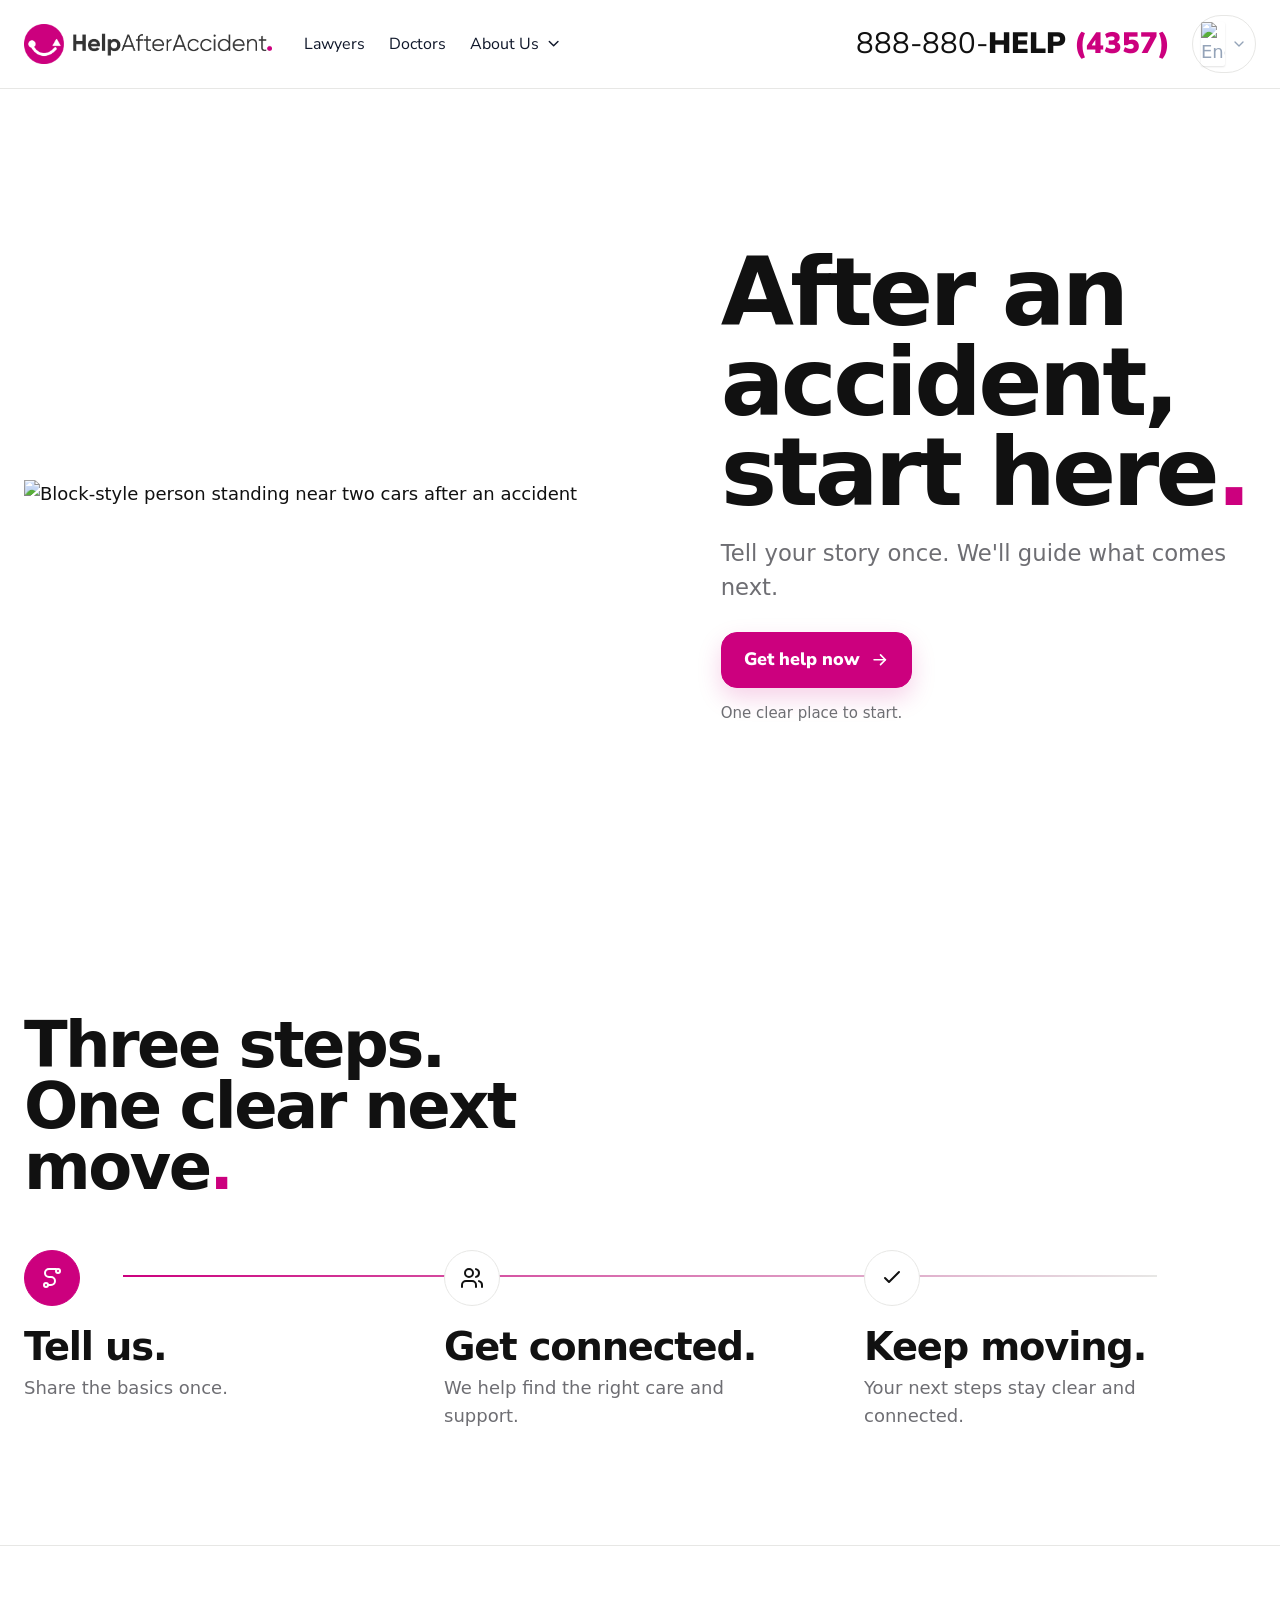
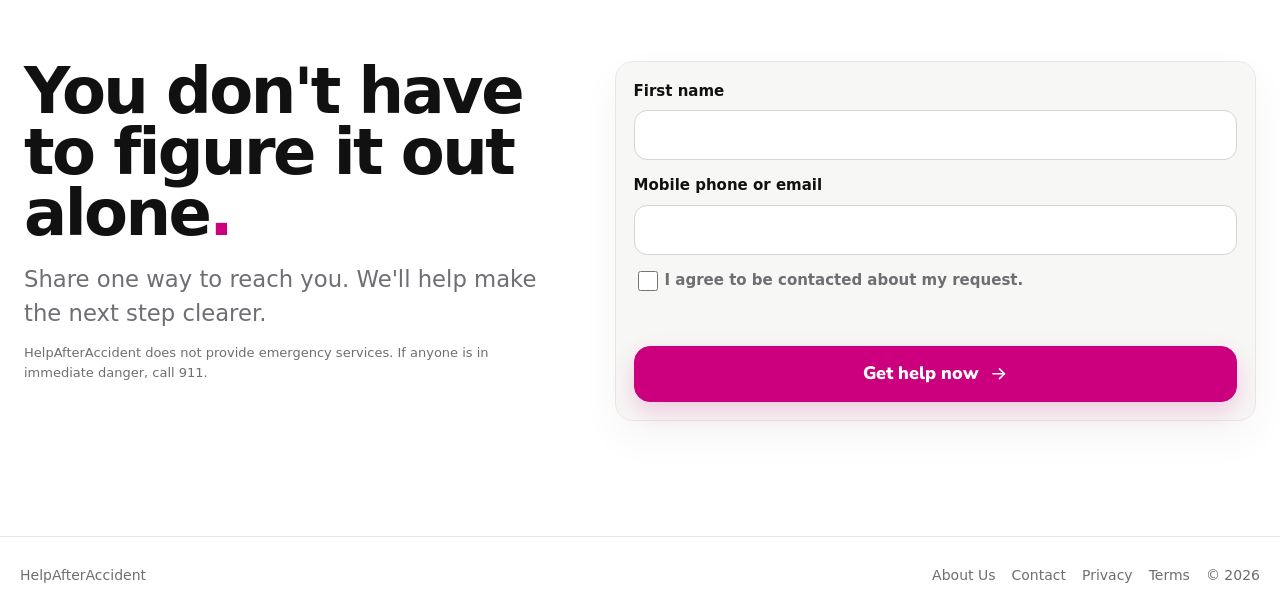
==== commit 5d823694: "Bold HELP in navbar phone" ====
--- a/index.html
+++ b/index.html
@@ -35,7 +35,7 @@
             </nav>
           </div>
           <div class="header-actions">
-            <a class="phone-link" href="tel:8888804357">888-880-<span>HELP</span> (4357)</a>
+            <a class="phone-link" href="tel:8888804357">888-880-<strong>HELP</strong> <span>(4357)</span></a>
             <button class="language-button" type="button" aria-label="Select language"><img src="https://flagcdn.com/w40/us.png" alt="English"><svg class="icon" viewBox="0 0 24 24" aria-hidden="true"><path d="m6 9 6 6 6-6"/></svg></button>
           </div>
           <div class="mobile-actions">
--- a/styles.css
+++ b/styles.css
@@ -1,3 +1,5 @@
+@import url("https://fonts.googleapis.com/css2?family=Nunito+Sans:wght@400;500&display=swap");
+
 :root {
   --ink: #111111;
   --paper: #ffffff;
@@ -111,8 +113,9 @@
   border: 0;
   background: transparent;
   color: #0f172a;
+  font-family: "Nunito Sans", ui-sans-serif, system-ui, -apple-system, BlinkMacSystemFont, "Segoe UI", sans-serif;
   font-size: inherit;
-  font-weight: 800;
+  font-weight: 400;
   text-transform: capitalize;
   padding: 0;
   cursor: pointer;
@@ -131,8 +134,9 @@
 }
 .nav-dropdown-menu a {
   color: #475569;
+  font-family: "Nunito Sans", ui-sans-serif, system-ui, -apple-system, BlinkMacSystemFont, "Segoe UI", sans-serif;
   font-size: 16px;
-  font-weight: 750;
+  font-weight: 400;
 }
 .header-actions {
   display: none;
@@ -141,13 +145,19 @@
 }
 .phone-link {
   white-space: nowrap;
+  font-family: "Nunito Sans", ui-sans-serif, system-ui, -apple-system, BlinkMacSystemFont, "Segoe UI", sans-serif;
   font-size: clamp(1.35rem, 2.3vw, 2rem);
   line-height: 1;
-  font-weight: 900;
+  font-weight: 400;
   color: var(--ink);
 }
 .phone-link span {
   color: var(--accent);
+  font-weight: 900;
+}
+.phone-link strong {
+  color: var(--ink);
+  font-weight: 900;
 }
 .language-button {
   display: inline-flex;
@@ -214,6 +224,7 @@
   border: 1px solid var(--ink);
   border-radius: 16px;
   padding: 0 22px;
+  font-family: "Nunito Sans", ui-sans-serif, system-ui, -apple-system, BlinkMacSystemFont, "Segoe UI", sans-serif;
   font-weight: 850;
   cursor: pointer;
   transition: transform 150ms var(--ease-in-out), box-shadow 150ms var(--ease-in-out), background 150ms var(--ease-in-out);
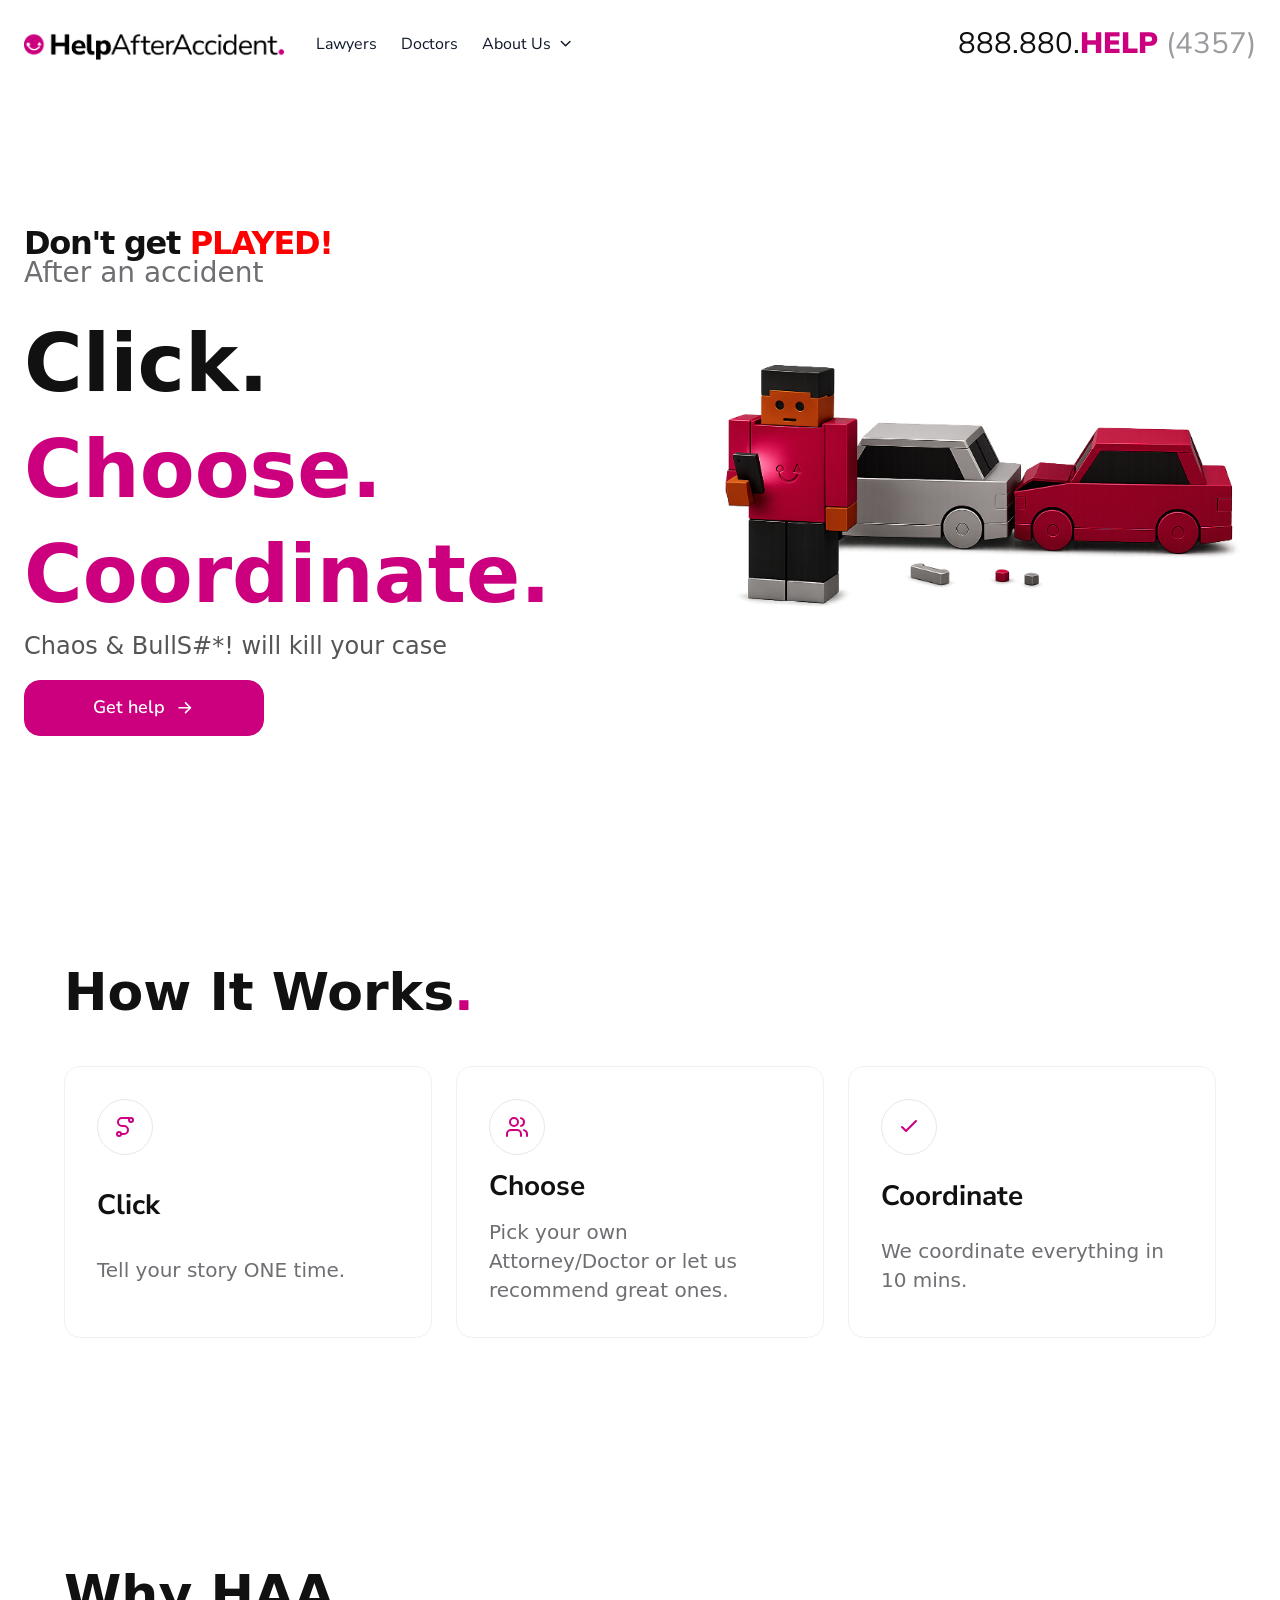
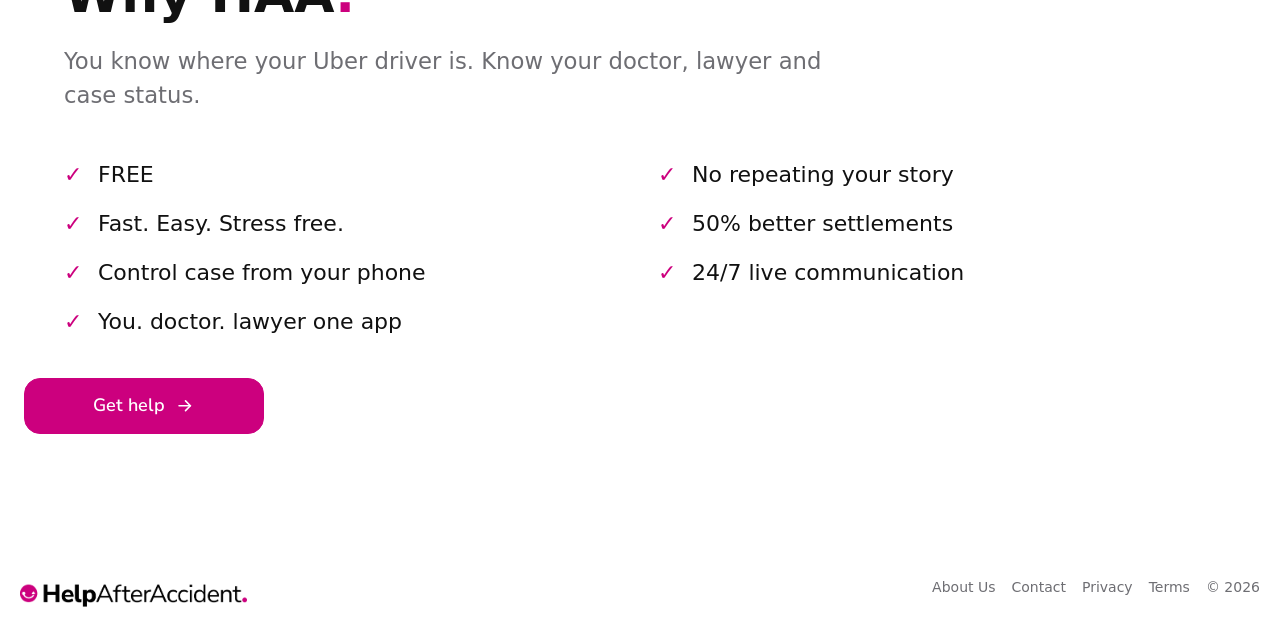
==== commit 5bbfcaa5: "remove extra variants, create duplicate for lawyes, update the hero visual" ====
--- a/index.html
+++ b/index.html
@@ -1,84 +1,125 @@
 <!doctype html>
 <html lang="en">
-  <head>
-    <meta charset="utf-8">
-    <meta name="viewport" content="width=device-width, initial-scale=1">
-    <title>Accident Help | HelpAfterAccident</title>
-    <meta name="description" content="Tell HelpAfterAccident what happened once and get help coordinating care and support after an accident.">
-    <meta property="og:title" content="Accident Help | HelpAfterAccident">
-    <meta property="og:description" content="A few taps. One clear next step after an accident.">
-    <meta name="twitter:card" content="summary">
-    <link rel="icon" href="favicon.png">
-    <link rel="apple-touch-icon" href="icon.png">
-    <link rel="canonical" href="index.html">
-    <link rel="stylesheet" href="styles.css">
-    <script src="config.js"></script>
-    <script type="application/ld+json">{"@context":"https://schema.org","@type":"Organization","name":"HelpAfterAccident","url":"https://helpafteraccident.com"}</script>
-  </head>
-  <body>
-    <a class="skip" href="#main">Skip to content</a>
-    <header class="site-header">
-      <div class="container-custom nav-shell">
-        <div class="header-bar">
-          <div class="header-left">
-            <a class="logo" href="patients.html"><img src="logo.png" alt="HelpAfterAccident.com"></a>
-            <nav class="nav-links" id="menu" data-nav-links aria-label="Main">
-              <a href="lawyers.html">Lawyers</a>
-              <a href="doctors.html">Doctors</a>
-              <div class="nav-dropdown">
-                <button class="nav-dropdown-trigger" type="button">About Us<svg class="icon" viewBox="0 0 24 24" aria-hidden="true"><path d="m6 9 6 6 6-6"/></svg></button>
-                <div class="nav-dropdown-menu">
-                  <a href="about.html">About</a>
-                  <a href="investors.html">Investor Relations</a>
-                </div>
+
+<head>
+  <meta charset="utf-8">
+  <meta name="viewport" content="width=device-width, initial-scale=1">
+  <title>Accident Help | HelpAfterAccident</title>
+  <meta name="description"
+    content="Tell HelpAfterAccident what happened once and get help coordinating care and support after an accident.">
+  <meta property="og:title" content="Accident Help | HelpAfterAccident">
+  <meta property="og:description" content="A few taps. One clear next step after an accident.">
+  <meta name="twitter:card" content="summary">
+  <link rel="icon" href="favicon.png">
+  <link rel="apple-touch-icon" href="icon.png">
+  <link rel="canonical" href="index.html">
+  <link rel="stylesheet" href="styles.css">
+  <script src="config.js"></script>
+  <script
+    type="application/ld+json">{"@context":"https://schema.org","@type":"Organization","name":"HelpAfterAccident","url":"https://helpafteraccident.com"}</script>
+</head>
+
+<body class="index-v3">
+  <a class="skip" href="#main">Skip to content</a>
+  <header class="site-header">
+    <div class="container-custom nav-shell">
+      <div class="header-bar">
+        <div class="header-left">
+          <a class="logo" href="patients.html"><img src="logo.png" alt="HelpAfterAccident.com"></a>
+          <nav class="nav-links" id="menu" data-nav-links aria-label="Main">
+            <a href="lawyers.html">Lawyers</a>
+            <a href="doctors.html">Doctors</a>
+            <div class="nav-dropdown">
+              <button class="nav-dropdown-trigger" type="button">About Us<svg class="icon" viewBox="0 0 24 24"
+                  aria-hidden="true">
+                  <path d="m6 9 6 6 6-6" />
+                </svg></button>
+              <div class="nav-dropdown-menu">
+                <a href="about.html">About</a>
+                <a href="investors.html">Investor Relations</a>
+                <button class="language-button nav-language-button" type="button" aria-label="Select language"><img
+                    src="https://flagcdn.com/w40/us.png" alt="English"><span>English</span><svg class="icon"
+                    viewBox="0 0 24 24" aria-hidden="true">
+                    <path d="m6 9 6 6 6-6" />
+                  </svg></button>
               </div>
-            </nav>
-          </div>
-          <div class="header-actions">
-            <a class="phone-link" href="tel:8888804357">888-880-<strong>HELP</strong> <span>(4357)</span></a>
-            <button class="language-button" type="button" aria-label="Select language"><img src="https://flagcdn.com/w40/us.png" alt="English"><svg class="icon" viewBox="0 0 24 24" aria-hidden="true"><path d="m6 9 6 6 6-6"/></svg></button>
-          </div>
-          <div class="mobile-actions">
-            <button class="language-button" type="button" aria-label="Select language"><img src="https://flagcdn.com/w40/us.png" alt="English"><svg class="icon" viewBox="0 0 24 24" aria-hidden="true"><path d="m6 9 6 6 6-6"/></svg></button>
-            <a class="mobile-call" href="tel:8888804357"><svg class="icon" viewBox="0 0 24 24" aria-hidden="true"><path d="M22 16.92v3a2 2 0 0 1-2.18 2 19.8 19.8 0 0 1-8.63-3.07 19.5 19.5 0 0 1-6-6A19.8 19.8 0 0 1 2.12 4.18 2 2 0 0 1 4.11 2h3a2 2 0 0 1 2 1.72c.12.91.33 1.8.63 2.65a2 2 0 0 1-.45 2.11L8 9.79a16 16 0 0 0 6.2 6.2l1.31-1.31a2 2 0 0 1 2.11-.45c.85.3 1.74.51 2.65.63A2 2 0 0 1 22 16.92z"/></svg><span>Call</span></a>
-            <button class="menu-button" data-menu-button aria-expanded="false" aria-controls="menu">Menu</button>
-          </div>
+            </div>
+          </nav>
+        </div>
+        <div class="header-actions">
+          <a class="phone-link" href="tel:8888804357">888.880.<strong>HELP</strong> <span>(4357)</span></a>
+        </div>
+        <div class="mobile-actions">
+          <a class="mobile-call" href="tel:8888804357"><svg class="icon" viewBox="0 0 24 24" aria-hidden="true">
+              <path
+                d="M22 16.92v3a2 2 0 0 1-2.18 2 19.8 19.8 0 0 1-8.63-3.07 19.5 19.5 0 0 1-6-6A19.8 19.8 0 0 1 2.12 4.18 2 2 0 0 1 4.11 2h3a2 2 0 0 1 2 1.72c.12.91.33 1.8.63 2.65a2 2 0 0 1-.45 2.11L8 9.79a16 16 0 0 0 6.2 6.2l1.31-1.31a2 2 0 0 1 2.11-.45c.85.3 1.74.51 2.65.63A2 2 0 0 1 22 16.92z" />
+            </svg><span>Call</span></a>
+          <button class="menu-button" data-menu-button aria-expanded="false" aria-controls="menu">Menu</button>
         </div>
       </div>
-    </header>
-    <main id="main">
-      <section class="hero hero-image-left">
-        <div class="hero-art">
-          <img src="hero-accident-blocks.png" alt="Block-style person standing near two cars after an accident">
+    </div>
+  </header>
+  <main id="main">
+    <section class="hero hero-image-left hero-v3-row">
+      <div class="hero-art">
+        <img src="hero-accident-blocks.png" alt="Block-style person standing near two cars after an accident">
+      </div>
+      <div class="hero-copy">
+        <h1>Don't get <span class="bolded">PLAYED!</span></h1>
+        <p class="hero-kicker">After an accident</p>
+        <p class="lead hero-coordinate"><span>Click.</span> <span class="accent-word">Choose.</span> <span
+            class="accent-word">Coordinate.</span></p>
+        <p class="lead hero-story">Chaos & BullS#*! will kill your case</p>
+        <div class="cta-row"><a class="button primary" data-cta="patient" data-event="patient_start" data-no-icon>Get
+            help</a></div>
+      </div>
+    </section>
+    <section id="how-it-works">
+      <h2>How It Works<span class="dot">.</span></h2>
+      <div class="steps">
+        <div class="step">
+          <div class="step-number">1</div>
+          <h3>Click</h3>
+          <p>Tell your story ONE time.</p>
         </div>
-        <div class="hero-copy">
-          <h1>After an accident, start here<span class="dot">.</span></h1>
-          <p class="lead">Tell your story once. We'll guide what comes next.</p>
-          <div class="cta-row"><a class="button primary" data-cta="patient" data-event="patient_start">Get help now</a></div>
-          <p class="support">One clear place to start.</p>
+        <div class="step">
+          <div class="step-number">2</div>
+          <h3>Choose</h3>
+          <p>Pick your own Attorney/Doctor or let us recommend great ones.</p>
         </div>
-      </section>
-      <section id="how-it-works">
-        <h2>Three steps. One clear next move<span class="dot">.</span></h2>
-        <div class="steps">
-          <div class="step"><div class="step-number">1</div><h3>Tell us.</h3><p>Share the basics once.</p></div>
-          <div class="step"><div class="step-number">2</div><h3>Get connected.</h3><p>We help find the right care and support.</p></div>
-          <div class="step"><div class="step-number">3</div><h3>Keep moving.</h3><p>Your next steps stay clear and connected.</p></div>
+        <div class="step">
+          <div class="step-number">3</div>
+          <h3>Coordinate</h3>
+          <p>We coordinate everything in 10 mins.</p>
         </div>
-      </section>
-      <section class="final">
-        <div><h2>You don't have to figure it out alone<span class="dot">.</span></h2><p class="lead">Share one way to reach you. We'll help make the next step clearer.</p><p class="legal-note" data-legal="emergency"></p></div>
-        <form id="lead-form" data-audience="patient">
-          <label>First name<input name="firstName" autocomplete="given-name" required></label>
-          <label>Mobile phone or email<input name="contact" autocomplete="email" inputmode="email" required></label>
-          <label class="check"><input type="checkbox" name="consent" required><span>I agree to be contacted about my request.</span></label>
-          <label class="hidden-field">Website<input name="website" tabindex="-1" autocomplete="off"></label>
-          <div class="form-status" role="status" aria-live="polite"></div>
-          <button class="button primary" type="submit" data-label="Get help now">Get help now</button>
-        </form>
-      </section>
-    </main>
-    <footer class="site-footer"><div class="footer-inner"><span>HelpAfterAccident</span><div class="footer-links"><a href="about.html">About Us</a><a href="mailto:contact@helpafteraccident.com">Contact</a><a href="privacy.html">Privacy</a><a href="terms.html">Terms</a><span>&copy; 2026</span></div></div></footer>
-    <script src="script.js"></script>
-  </body>
+      </div>
+    </section>
+    <section class="why-haa">
+      <h2>Why HAA<span class="dot">.</span></h2>
+      <p class="lead mt-24">You know where your Uber driver is. Know your doctor, lawyer and case status.</p>
+      <ul class="why-list" aria-label="Why HelpAfterAccident">
+        <li>FREE</li>
+        <li>No repeating your story</li>
+        <li>Fast. Easy. Stress free.</li>
+        <li>50% better settlements</li>
+        <li>Control case from your phone</li>
+        <li>24/7 live communication</li>
+        <li>You. doctor. lawyer one app</li>
+      </ul>
+    </section>
+    <section class="final final-simple">
+      <div class="plain-cta"><a class="button primary" href="#main" data-no-icon>Get help</a></div>
+    </section>
+  </main>
+  <footer class="site-footer">
+    <div class="footer-inner"><a class="footer-brand" href="index.html" aria-label="HelpAfterAccident home"><img
+          src="logo.png" alt="HelpAfterAccident"></a>
+      <div class="footer-links"><a href="about.html">About Us</a><a
+          href="mailto:contact@helpafteraccident.com">Contact</a><a href="privacy.html">Privacy</a><a
+          href="terms.html">Terms</a><span>&copy; 2026</span></div>
+    </div>
+  </footer>
+  <script src="script.js"></script>
+</body>
+
 </html>
--- a/styles.css
+++ b/styles.css
@@ -1,4 +1,4 @@
-@import url("https://fonts.googleapis.com/css2?family=Nunito+Sans:wght@400;500&display=swap");
+@import url("https://fonts.googleapis.com/css2?family=Nunito+Sans:wght@400;500;700;900&display=swap");
 
 :root {
   --ink: #111111;
@@ -10,11 +10,23 @@
   --max: 1280px;
   --ease-out: cubic-bezier(0.22, 1, 0.36, 1);
   --ease-in-out: cubic-bezier(0.4, 0, 0.2, 1);
-  font-family: Inter, ui-sans-serif, system-ui, -apple-system, BlinkMacSystemFont, "Segoe UI", sans-serif;
-}
-
-* { box-sizing: border-box; }
-html { scroll-behavior: smooth; overflow-x: hidden; }
+  font-family:
+    Inter,
+    ui-sans-serif,
+    system-ui,
+    -apple-system,
+    BlinkMacSystemFont,
+    "Segoe UI",
+    sans-serif;
+}
+
+* {
+  box-sizing: border-box;
+}
+html {
+  scroll-behavior: smooth;
+  overflow-x: hidden;
+}
 body {
   margin: 0;
   color: var(--ink);
@@ -25,10 +37,23 @@
   text-rendering: optimizeLegibility;
   padding-top: calc(88px + env(safe-area-inset-top));
 }
-body.menu-open { overflow: hidden; }
-a { color: inherit; text-decoration: none; }
-button, input, select, textarea { font: inherit; }
-:focus-visible { outline: 3px solid var(--accent); outline-offset: 4px; }
+body.menu-open {
+  overflow: hidden;
+}
+a {
+  color: inherit;
+  text-decoration: none;
+}
+button,
+input,
+select,
+textarea {
+  font: inherit;
+}
+:focus-visible {
+  outline: 3px solid var(--accent);
+  outline-offset: 4px;
+}
 .icon {
   width: 1.08em;
   height: 1.08em;
@@ -49,7 +74,9 @@
   color: white;
   padding: 10px 14px;
 }
-.skip:focus { transform: translateY(0); }
+.skip:focus {
+  transform: translateY(0);
+}
 
 .site-header {
   position: fixed;
@@ -57,7 +84,6 @@
   left: 0;
   right: 0;
   z-index: 20;
-  border-bottom: 1px solid var(--line);
   background: var(--paper);
   box-shadow: 0 0 0 rgba(17, 17, 17, 0);
   transition: box-shadow 300ms var(--ease-in-out);
@@ -69,7 +95,9 @@
   padding-left: 16px;
   padding-right: 16px;
 }
-.nav-shell { height: 88px; }
+.nav-shell {
+  height: 88px;
+}
 .header-bar {
   height: 100%;
   display: flex;
@@ -83,7 +111,11 @@
   gap: 18px;
   min-width: 0;
 }
-.logo { display: inline-flex; align-items: center; min-height: 48px; }
+.logo {
+  display: inline-flex;
+  align-items: center;
+  min-height: 48px;
+}
 .logo img {
   height: 32px;
   width: auto;
@@ -101,9 +133,12 @@
   flex-direction: column;
   gap: 14px;
   font-size: 18px;
-  box-shadow: 0 28px 70px rgba(17, 17, 17, .10);
-}
-.nav-links.open { display: flex; animation: menu-in 180ms var(--ease-out); }
+  box-shadow: 0 28px 70px rgba(17, 17, 17, 0.1);
+}
+.nav-links.open {
+  display: flex;
+  animation: menu-in 180ms var(--ease-out);
+}
 .nav-links a,
 .nav-dropdown-trigger {
   min-height: 44px;
@@ -113,7 +148,14 @@
   border: 0;
   background: transparent;
   color: #0f172a;
-  font-family: "Nunito Sans", ui-sans-serif, system-ui, -apple-system, BlinkMacSystemFont, "Segoe UI", sans-serif;
+  font-family:
+    "Nunito Sans",
+    ui-sans-serif,
+    system-ui,
+    -apple-system,
+    BlinkMacSystemFont,
+    "Segoe UI",
+    sans-serif;
   font-size: inherit;
   font-weight: 400;
   text-transform: capitalize;
@@ -121,7 +163,9 @@
   cursor: pointer;
 }
 .nav-links a:hover,
-.nav-dropdown-trigger:hover { color: var(--accent); }
+.nav-dropdown-trigger:hover {
+  color: var(--accent);
+}
 .nav-dropdown {
   display: grid;
   gap: 8px;
@@ -134,7 +178,14 @@
 }
 .nav-dropdown-menu a {
   color: #475569;
-  font-family: "Nunito Sans", ui-sans-serif, system-ui, -apple-system, BlinkMacSystemFont, "Segoe UI", sans-serif;
+  font-family:
+    "Nunito Sans",
+    ui-sans-serif,
+    system-ui,
+    -apple-system,
+    BlinkMacSystemFont,
+    "Segoe UI",
+    sans-serif;
   font-size: 16px;
   font-weight: 400;
 }
@@ -145,18 +196,25 @@
 }
 .phone-link {
   white-space: nowrap;
-  font-family: "Nunito Sans", ui-sans-serif, system-ui, -apple-system, BlinkMacSystemFont, "Segoe UI", sans-serif;
+  font-family:
+    "Nunito Sans",
+    ui-sans-serif,
+    system-ui,
+    -apple-system,
+    BlinkMacSystemFont,
+    "Segoe UI",
+    sans-serif;
   font-size: clamp(1.35rem, 2.3vw, 2rem);
   line-height: 1;
   font-weight: 400;
   color: var(--ink);
 }
 .phone-link span {
+  color: #9a9a9f;
+  font-weight: 400;
+}
+.phone-link strong {
   color: var(--accent);
-  font-weight: 900;
-}
-.phone-link strong {
-  color: var(--ink);
   font-weight: 900;
 }
 .language-button {
@@ -169,7 +227,10 @@
   padding: 6px 8px;
   min-height: 34px;
   color: #94a3b8;
-  transition: border-color 160ms var(--ease-in-out), background 160ms var(--ease-in-out), color 160ms var(--ease-in-out);
+  transition:
+    border-color 160ms var(--ease-in-out),
+    background 160ms var(--ease-in-out),
+    color 160ms var(--ease-in-out);
 }
 .language-button:hover {
   border-color: var(--accent);
@@ -180,9 +241,21 @@
   width: 24px;
   height: auto;
   border-radius: 2px;
-  box-shadow: 0 1px 2px rgba(17, 17, 17, .12);
-}
-.language-button .icon { width: 16px; height: 16px; }
+  box-shadow: 0 1px 2px rgba(17, 17, 17, 0.12);
+}
+.language-button .icon {
+  width: 16px;
+  height: 16px;
+}
+.nav-language-button {
+  width: 100%;
+  justify-content: flex-start;
+  border: 0;
+  border-radius: 8px;
+  padding: 8px 16px;
+  color: #475569;
+  font-size: 15px;
+}
 .mobile-actions {
   display: flex;
   align-items: center;
@@ -213,6 +286,17 @@
   border-radius: 10px;
   background: var(--paper);
   color: var(--ink);
+  font-size: 0;
+}
+.menu-button::before {
+  content: "";
+  width: 18px;
+  height: 2px;
+  border-radius: 999px;
+  background: currentColor;
+  box-shadow:
+    0 -6px 0 currentColor,
+    0 6px 0 currentColor;
 }
 
 .button {
@@ -224,22 +308,43 @@
   border: 1px solid var(--ink);
   border-radius: 16px;
   padding: 0 22px;
-  font-family: "Nunito Sans", ui-sans-serif, system-ui, -apple-system, BlinkMacSystemFont, "Segoe UI", sans-serif;
+  font-family:
+    "Nunito Sans",
+    ui-sans-serif,
+    system-ui,
+    -apple-system,
+    BlinkMacSystemFont,
+    "Segoe UI",
+    sans-serif;
   font-weight: 850;
   cursor: pointer;
-  transition: transform 150ms var(--ease-in-out), box-shadow 150ms var(--ease-in-out), background 150ms var(--ease-in-out);
+  transition:
+    transform 150ms var(--ease-in-out),
+    box-shadow 150ms var(--ease-in-out),
+    background 150ms var(--ease-in-out);
 }
 .button.primary {
   background: var(--accent);
   border-color: var(--accent);
   color: white;
-  box-shadow: 0 10px 24px rgba(204, 0, 126, .18);
-}
-.button.secondary { background: transparent; color: var(--ink); }
-.button:hover { transform: translateY(-1px); box-shadow: 0 14px 30px rgba(17, 17, 17, .11); }
-.button:active { transform: scale(.985); }
-.button .icon { transition: transform 150ms var(--ease-in-out); }
-.button:hover .icon { transform: translateX(3px); }
+}
+.button.secondary {
+  background: transparent;
+  color: var(--ink);
+}
+.button:hover {
+  transform: translateY(-1px);
+  box-shadow: 0 14px 30px rgba(17, 17, 17, 0.11);
+}
+.button:active {
+  transform: scale(0.985);
+}
+.button .icon {
+  transition: transform 150ms var(--ease-in-out);
+}
+.button:hover .icon {
+  transform: translateX(3px);
+}
 
 main > section {
   max-width: var(--max);
@@ -252,14 +357,16 @@
   grid-template-columns: 1fr;
   align-content: center;
   padding-top: 34px;
-  padding-bottom: 34px;
+  padding-bottom: 74px;
 }
 .hero > * {
   opacity: 0;
   transform: translateY(12px);
   animation: rise-in 420ms var(--ease-out) forwards;
 }
-.hero > *:nth-child(2) { animation-delay: 80ms; }
+.hero > *:nth-child(2) {
+  animation-delay: 80ms;
+}
 .hero.dark {
   max-width: none;
   background: var(--ink);
@@ -268,60 +375,179 @@
   padding-right: 20px;
 }
 .hero-image-left {
-  align-content: center;
-  gap: 28px;
+  min-height: 880px;
+  align-content: start;
+  justify-items: start;
+  gap: 48px;
+  text-align: left;
 }
 .hero-art {
   order: -1;
   min-width: 0;
+  height: 520px;
+  display: flex;
+  align-items: center;
+  justify-content: center;
 }
 .hero-art img {
   display: block;
   width: 100%;
-  height: auto;
+  height: 100%;
+  object-fit: contain;
 }
 .hero-copy {
   min-width: 0;
+  display: grid;
+  justify-items: start;
+}
+.hero-kicker {
+  max-width: 38ch;
+  margin: 24px 0 72px;
+  color: var(--muted);
+  font-size: 48px;
+  font-weight: 400;
+  line-height: 1.05;
+}
+.index-v3 .hero-kicker {
+  margin: 0 0 24px;
+  font-size: 28px;
+}
+.index-v3 .hero-v3-row .hero-copy h1 {
+  font-size: 32px;
+  font-weight: 600;
+}
+
+.index-v3 .hero-v3-row .hero-story {
+  margin-top: 0;
+}
+.hero-copy h1 {
+  font-size: 56px;
+  font-weight: 700;
+  line-height: 0.86;
+  max-width: none;
+  white-space: nowrap;
+}
+.hero-copy .lead {
+  color: #6e6e73;
+  font-size: 24px;
+}
+.hero-copy .hero-coordinate {
+  font-family:
+    Inter,
+    ui-sans-serif,
+    system-ui,
+    -apple-system,
+    BlinkMacSystemFont,
+    "Segoe UI",
+    sans-serif;
+  color: var(--ink);
+  font-size: 80px;
+  font-weight: 800;
+  line-height: 1.32;
+}
+.hero-copy .hero-coordinate span {
+  display: block;
+}
+.hero-copy .hero-coordinate .accent-word {
+  color: var(--accent);
+}
+.hero-copy .hero-story {
+  color: #555555;
+  font-size: 24px;
+  font-weight: 500;
+  margin-top: 24px;
+}
+.hero-copy .hero-story span {
+  display: block;
+}
+.hero-copy .cta-row {
+  margin-top: 16px;
+}
+.hero-copy .cta-row .button {
+  width: 240px;
+  min-height: 56px;
+  border-radius: 16px;
+  font-size: 18px;
+  font-weight: 600;
+}
+.hero-v2-row {
+  gap: clamp(36px, 6vw, 84px);
+}
+.hero-v2-row .hero-art {
+  width: 100%;
+}
+.hero-v2-row .hero-copy {
+  max-width: 640px;
+}
+.hero-v3-row {
+  gap: clamp(36px, 6vw, 84px);
+}
+.hero-v3-row .hero-art {
+  width: 100%;
+}
+.hero-v3-row .hero-copy {
+  max-width: 640px;
 }
 .eyebrow {
   margin: 0 0 12px;
   color: var(--muted);
   font-size: 12px;
   font-weight: 900;
-  letter-spacing: .15em;
+  letter-spacing: 0.15em;
   text-transform: uppercase;
 }
-.dark .eyebrow { color: #c8c8c8; }
-h1, h2 {
+.dark .eyebrow {
+  color: #c8c8c8;
+}
+h1,
+h2 {
   margin: 0;
-  letter-spacing: -.04em;
-  line-height: .95;
+  letter-spacing: -0.04em;
+  line-height: 0.95;
 }
 h1 {
   font-size: clamp(2.75rem, 11.5vw, 4rem);
   max-width: 12ch;
 }
 h2 {
+  font-family:
+    "Nunito Sans",
+    ui-sans-serif,
+    system-ui,
+    -apple-system,
+    BlinkMacSystemFont,
+    "Segoe UI",
+    sans-serif;
   font-size: clamp(2.15rem, 8.4vw, 3.9rem);
   max-width: 12ch;
 }
 .lead {
   max-width: 38ch;
-  margin: 18px 0 0;
+  margin: 0 0 0;
   font-size: 18px;
   line-height: 1.5;
   color: var(--muted);
 }
-.dark .lead { color: #dddddd; }
+.dark .lead {
+  color: #dddddd;
+}
 .cta-row {
   display: grid;
   gap: 12px;
   margin-top: 28px;
   align-items: center;
 }
-.cta-row .button { width: 100%; }
-.support { color: var(--muted); font-size: 15px; margin-top: 14px; }
-.dot { color: var(--accent); }
+.cta-row .button {
+  width: 100%;
+}
+.support {
+  color: var(--muted);
+  font-size: 15px;
+  margin-top: 14px;
+}
+.dot {
+  color: var(--accent);
+}
 .kinetic-panel {
   min-height: 210px;
   position: relative;
@@ -343,7 +569,9 @@
   padding-left: 22px;
   opacity: 0;
   transform: translateY(18px);
-  transition: opacity 520ms var(--ease-out), transform 520ms var(--ease-out);
+  transition:
+    opacity 520ms var(--ease-out),
+    transform 520ms var(--ease-out);
   pointer-events: none;
 }
 .kinetic-step.is-active {
@@ -354,7 +582,7 @@
   display: block;
   color: var(--ink);
   font-size: clamp(3.2rem, 14vw, 5.8rem);
-  line-height: .82;
+  line-height: 0.82;
   font-weight: 950;
   letter-spacing: 0;
   text-transform: uppercase;
@@ -367,8 +595,12 @@
   line-height: 1.22;
   font-weight: 800;
 }
-.dark .kinetic-step span { color: white; }
-.dark .kinetic-step p { color: #d6d6d6; }
+.dark .kinetic-step span {
+  color: white;
+}
+.dark .kinetic-step p {
+  color: #d6d6d6;
+}
 
 .visual {
   border: 1px solid var(--line);
@@ -381,7 +613,7 @@
   gap: 14px;
   position: relative;
   overflow: hidden;
-  box-shadow: 0 16px 44px rgba(17, 17, 17, .055);
+  box-shadow: 0 16px 44px rgba(17, 17, 17, 0.055);
 }
 .visual::before {
   content: "";
@@ -392,8 +624,15 @@
   border-radius: 999px;
   background: var(--accent);
 }
-.dark .visual { background: #181818; border-color: #333; }
-.word-path { position: relative; display: grid; gap: 10px; }
+.dark .visual {
+  background: #181818;
+  border-color: #333;
+}
+.word-path {
+  position: relative;
+  display: grid;
+  gap: 10px;
+}
 .word-path::before {
   content: "";
   position: absolute;
@@ -414,7 +653,10 @@
   font-size: clamp(1.65rem, 8vw, 2.4rem);
   line-height: 1;
   font-weight: 900;
-  transition: border-color 180ms var(--ease-in-out), transform 180ms var(--ease-in-out), background 180ms var(--ease-in-out);
+  transition:
+    border-color 180ms var(--ease-in-out),
+    transform 180ms var(--ease-in-out),
+    background 180ms var(--ease-in-out);
 }
 .word-path button[aria-pressed="true"] {
   border-color: var(--accent);
@@ -435,7 +677,7 @@
   position: absolute;
   right: 26px;
   top: 22px;
-  box-shadow: 0 0 0 5px rgba(204, 0, 126, .12);
+  box-shadow: 0 0 0 5px rgba(204, 0, 126, 0.12);
   transition: transform 920ms var(--ease-out);
   z-index: 2;
 }
@@ -451,15 +693,27 @@
   grid-template-columns: auto 1fr;
   column-gap: 12px;
   align-items: start;
-  transition: transform 200ms var(--ease-in-out), border-color 200ms var(--ease-in-out), box-shadow 200ms var(--ease-in-out);
-}
-.dark .state { background: #222; border-color: #3a3a3a; }
+  transition:
+    transform 200ms var(--ease-in-out),
+    border-color 200ms var(--ease-in-out),
+    box-shadow 200ms var(--ease-in-out);
+}
+.dark .state {
+  background: #222;
+  border-color: #3a3a3a;
+}
 .state.active {
   border-color: var(--accent);
-  box-shadow: inset 4px 0 0 var(--accent), 0 12px 28px rgba(17, 17, 17, .075);
+  box-shadow:
+    inset 4px 0 0 var(--accent),
+    0 12px 28px rgba(17, 17, 17, 0.075);
   transform: none;
 }
-.state > .icon { color: var(--accent); margin-top: 2px; font-size: 22px; }
+.state > .icon {
+  color: var(--accent);
+  margin-top: 2px;
+  font-size: 22px;
+}
 .micro {
   display: block;
   grid-column: 2;
@@ -490,50 +744,200 @@
   position: relative;
   padding: 0 0 32px 72px;
 }
-.step:last-child { padding-bottom: 0; }
+.step:last-child {
+  padding-bottom: 0;
+}
 .step-number {
   position: absolute;
   left: 0;
   top: 0;
-  width: 50px;
-  height: 50px;
+  width: 30px;
+  height: 30px;
   border-radius: 999px;
-  background: var(--paper);
   color: var(--ink);
   border: 1px solid var(--line);
   display: grid;
   place-items: center;
-  transition: transform 200ms var(--ease-in-out), background 200ms var(--ease-in-out), color 200ms var(--ease-in-out), border-color 200ms var(--ease-in-out);
+  transition:
+    transform 200ms var(--ease-in-out),
+    background 200ms var(--ease-in-out),
+    color 200ms var(--ease-in-out),
+    border-color 200ms var(--ease-in-out);
 }
 .step:first-child .step-number,
 .step:hover .step-number {
-  background: var(--accent);
   color: white;
-  border-color: var(--accent);
-}
-.step-number .icon { width: 24px; height: 24px; }
+}
+.step-number .icon {
+  width: 24px;
+  height: 24px;
+}
 .step h3 {
   font-size: clamp(1.55rem, 6vw, 2.3rem);
   line-height: 1;
-  margin: 0 0 8px;
-  letter-spacing: -.03em;
-}
-.step p { margin: 0; color: var(--muted); max-width: 30ch; }
+  letter-spacing: -0.03em;
+}
+
+.step-container {
+  display: flex;
+  align-items: end;
+}
+.step p {
+  margin: 0;
+  color: var(--muted);
+  max-width: 30ch;
+}
+.index-v3 #how-it-works {
+  max-width: 1200px;
+  padding-top: 66px;
+}
+.index-v3 #how-it-works h2 {
+  font-family:
+    Inter,
+    ui-sans-serif,
+    system-ui,
+    -apple-system,
+    BlinkMacSystemFont,
+    "Segoe UI",
+    sans-serif;
+  font-size: 52px;
+  font-weight: 700;
+  line-height: 1;
+  letter-spacing: 0;
+  max-width: none;
+}
+.bolded {
+  font-weight: 600;
+  color: red;
+}
+.index-v3 .hero-copy .bolded {
+  font-weight: 600 !important;
+}
+.index-v3 #how-it-works .steps {
+  grid-template-columns: 1fr;
+  gap: 20px;
+  margin-top: 24px;
+}
+.index-v3 #how-it-works .steps::before {
+  content: none;
+}
+.index-v3 #how-it-works .step {
+  position: relative;
+  display: grid;
+  gap: 16px;
+  min-height: 220px;
+  padding: 28px;
+  border: 1px solid #f1f1f1;
+  border-radius: 16px;
+  background: var(--paper);
+  box-shadow: none;
+}
+.index-v3 #how-it-works .step-number {
+  position: static;
+
+  display: grid;
+  place-items: center;
+  border-radius: 999px;
+  color: var(--accent);
+  font-size: 20px;
+  font-weight: 700;
+  line-height: 1;
+}
+
+.index-v3 #how-it-works .step h3 {
+  margin: 0;
+  font-family:
+    "Nunito Sans",
+    ui-sans-serif,
+    system-ui,
+    -apple-system,
+    BlinkMacSystemFont,
+    "Segoe UI",
+    sans-serif;
+  font-size: 28px;
+  font-weight: 700;
+  line-height: 1.1;
+  letter-spacing: 0;
+}
+.index-v3 #how-it-works .step p {
+  max-width: none;
+  margin: 0;
+  color: var(--muted);
+  font-size: 20px;
+  font-weight: 400;
+  line-height: 1.45;
+}
+.index-v3 .why-haa {
+  max-width: 1200px;
+  padding-bottom: 40px;
+}
+.index-v3 .why-haa h2 {
+  font-family:
+    Inter,
+    ui-sans-serif,
+    system-ui,
+    -apple-system,
+    BlinkMacSystemFont,
+    "Segoe UI",
+    sans-serif;
+  font-size: 52px;
+  font-weight: 700;
+  line-height: 1;
+  letter-spacing: 0;
+  max-width: none;
+}
+.index-v3 .why-list {
+  list-style: none;
+  margin: 48px 0 0;
+  padding: 0;
+  display: grid;
+  grid-template-columns: repeat(2, minmax(0, 1fr));
+  gap: 18px 36px;
+}
+.index-v3 .why-list li {
+  position: relative;
+  padding-left: 34px;
+  color: var(--ink);
+  font-size: 22px;
+  line-height: 1.4;
+  font-weight: 400;
+}
+.index-v3 .why-list li::before {
+  content: "✓";
+  position: absolute;
+  left: 0;
+  top: 0;
+  color: var(--accent);
+  font-size: 22px;
+  line-height: 1.4;
+  font-weight: 700;
+}
 
 .final {
   display: grid;
   grid-template-columns: 1fr;
   gap: 28px;
+  padding-top: 0 !important;
   align-items: start;
   border-top: 1px solid var(--line);
   padding-bottom: calc(84px + env(safe-area-inset-bottom));
 }
+.index-v3 .final {
+  border-top: 0;
+}
 .final-simple {
   align-items: center;
 }
 .plain-cta {
   display: flex;
   align-items: center;
+}
+.index-v3 .plain-cta .button {
+  width: 240px;
+  min-height: 56px;
+  border-radius: 16px;
+  font-size: 18px;
+  font-weight: 600;
 }
 form {
   border: 1px solid var(--line);
@@ -542,44 +946,95 @@
   background: var(--soft-paper);
   display: grid;
   gap: 14px;
-  box-shadow: 0 16px 40px rgba(17, 17, 17, .045);
-}
-label { display: grid; gap: 7px; font-weight: 800; font-size: 15px; }
-input, select, textarea {
+  box-shadow: 0 16px 40px rgba(17, 17, 17, 0.045);
+}
+label {
+  display: grid;
+  gap: 7px;
+  font-weight: 800;
+  font-size: 15px;
+}
+input,
+select,
+textarea {
   min-height: 50px;
   border: 1px solid #d4d4d0;
   border-radius: 13px;
   padding: 10px 12px;
   background: white;
-  transition: border-color 160ms var(--ease-in-out), box-shadow 160ms var(--ease-in-out);
-}
-input:focus, select:focus, textarea:focus {
+  transition:
+    border-color 160ms var(--ease-in-out),
+    box-shadow 160ms var(--ease-in-out);
+}
+input:focus,
+select:focus,
+textarea:focus {
   border-color: var(--accent);
-  box-shadow: 0 0 0 4px rgba(204, 0, 126, .11);
-}
-textarea { min-height: 104px; resize: vertical; }
+  box-shadow: 0 0 0 4px rgba(204, 0, 126, 0.11);
+}
+textarea {
+  min-height: 104px;
+  resize: vertical;
+}
 .check {
   grid-template-columns: 24px 1fr;
   align-items: start;
   font-weight: 650;
   color: var(--muted);
 }
-.check input { min-height: 20px; width: 20px; margin-top: 2px; }
-.hidden-field { position: absolute; left: -10000px; width: 1px; height: 1px; overflow: hidden; }
-.form-status { min-height: 24px; color: #9b005f; font-weight: 750; }
-.legal-note { color: var(--muted); font-size: 13px; }
-
-.proof-strip { display: none; gap: 18px; margin-top: 24px; flex-wrap: wrap; }
-.proof-strip.visible { display: flex; }
-.proof-item { border-top: 1px solid #555; padding-top: 12px; min-width: 150px; }
-.proof-value { font-size: 1.55rem; font-weight: 900; }
-.proof-label { color: #d0d0d0; font-size: 14px; }
+.index-v3 .why-haa .check input {
+  min-height: 20px;
+  width: 20px;
+  margin-top: 2px;
+}
+.hidden-field {
+  position: absolute;
+  left: -10000px;
+  width: 1px;
+  height: 1px;
+  overflow: hidden;
+}
+.form-status {
+  min-height: 24px;
+  color: #9b005f;
+  font-weight: 750;
+}
+.legal-note {
+  color: var(--muted);
+  font-size: 13px;
+}
+
+.proof-strip {
+  display: none;
+  gap: 18px;
+  margin-top: 24px;
+  flex-wrap: wrap;
+}
+.proof-strip.visible {
+  display: flex;
+}
+.proof-item {
+  border-top: 1px solid #555;
+  padding-top: 12px;
+  min-width: 150px;
+}
+.proof-value {
+  font-size: 1.55rem;
+  font-weight: 900;
+}
+.proof-label {
+  color: #d0d0d0;
+  font-size: 14px;
+}
 
 .site-footer {
   border-top: 1px solid var(--line);
   padding: 28px 20px calc(28px + env(safe-area-inset-bottom));
   color: var(--muted);
   font-size: 14px;
+}
+.index-v3 .site-footer {
+  border-top: 0;
 }
 .footer-inner {
   max-width: var(--max);
@@ -589,7 +1044,21 @@
   justify-content: space-between;
   flex-wrap: wrap;
 }
-.footer-links { display: flex; gap: 16px; flex-wrap: wrap; }
+.footer-brand {
+  display: inline-flex;
+  align-items: center;
+  min-height: 32px;
+}
+.footer-brand img {
+  display: block;
+  height: 28px;
+  width: auto;
+}
+.footer-links {
+  display: flex;
+  gap: 16px;
+  flex-wrap: wrap;
+}
 
 .reveal {
   opacity: 1;
@@ -598,7 +1067,9 @@
 .js .reveal {
   opacity: 0;
   transform: translateY(12px);
-  transition: opacity 420ms var(--ease-out), transform 420ms var(--ease-out);
+  transition:
+    opacity 420ms var(--ease-out),
+    transform 420ms var(--ease-out);
 }
 .js .reveal.is-visible {
   opacity: 1;
@@ -617,37 +1088,82 @@
   transform: translateY(110%);
   transition: transform 220ms var(--ease-out);
 }
-.sticky-cta.visible { transform: translateY(0); }
-.sticky-cta .button { width: 100%; }
+.sticky-cta.visible {
+  transform: translateY(0);
+}
+.sticky-cta .button {
+  width: 100%;
+}
 
 @keyframes rise-in {
-  to { opacity: 1; transform: translateY(0); }
+  to {
+    opacity: 1;
+    transform: translateY(0);
+  }
 }
 @keyframes menu-in {
-  from { opacity: 0; transform: translateY(-8px); }
-  to { opacity: 1; transform: translateY(0); }
+  from {
+    opacity: 0;
+    transform: translateY(-8px);
+  }
+  to {
+    opacity: 1;
+    transform: translateY(0);
+  }
 }
 @keyframes gradient-move {
-  from { background-position: -100%; }
-  to { background-position: 200%; }
+  from {
+    background-position: -100%;
+  }
+  to {
+    background-position: 200%;
+  }
 }
 
 @media (min-width: 520px) {
-  .cta-row { display: flex; flex-wrap: wrap; }
-  .cta-row .button { width: auto; }
-  main > section { padding-left: 24px; padding-right: 24px; }
+  .cta-row {
+    display: flex;
+    flex-wrap: wrap;
+  }
+  .cta-row .button {
+    width: auto;
+  }
+  main > section {
+    padding-left: 24px;
+    padding-right: 24px;
+  }
 }
 
 @media (min-width: 861px) {
-  body { font-size: 18px; }
-  body { padding-top: calc(88px + env(safe-area-inset-top)); }
-  .container-custom { padding-left: 24px; padding-right: 24px; }
-  .nav-shell { height: 88px; }
-  .header-left { gap: 24px; }
-  .logo img { height: 40px; max-width: 260px; }
-  .menu-button { display: none; }
-  .mobile-actions { display: none; }
-  .header-actions { display: flex; }
+  body {
+    font-size: 18px;
+  }
+  body {
+    padding-top: calc(88px + env(safe-area-inset-top));
+  }
+  .container-custom {
+    padding-left: 24px;
+    padding-right: 24px;
+  }
+  .nav-shell {
+    height: 88px;
+  }
+  .header-left {
+    gap: 24px;
+  }
+  .logo img {
+    height: 40px;
+    max-width: 260px;
+  }
+  .menu-button {
+    display: none;
+  }
+  .mobile-actions {
+    display: none;
+  }
+  .header-actions {
+    display: flex;
+  }
   .nav-links {
     position: static;
     display: flex;
@@ -666,7 +1182,9 @@
     padding: 4px 8px;
     font-size: 16px;
   }
-  .nav-dropdown { position: relative; }
+  .nav-dropdown {
+    position: relative;
+  }
   .nav-dropdown-menu {
     position: absolute;
     left: 0;
@@ -676,11 +1194,14 @@
     border: 1px solid #f1f1f1;
     border-radius: 12px;
     background: white;
-    box-shadow: 0 18px 44px rgba(17, 17, 17, .12);
+    box-shadow: 0 18px 44px rgba(17, 17, 17, 0.12);
     opacity: 0;
     visibility: hidden;
     transform: translateY(-4px);
-    transition: opacity 160ms var(--ease-in-out), transform 160ms var(--ease-in-out), visibility 160ms var(--ease-in-out);
+    transition:
+      opacity 160ms var(--ease-in-out),
+      transform 160ms var(--ease-in-out),
+      visibility 160ms var(--ease-in-out);
   }
   .nav-dropdown:hover .nav-dropdown-menu,
   .nav-dropdown:focus-within .nav-dropdown-menu {
@@ -693,7 +1214,12 @@
     padding: 0 16px;
     font-size: 15px;
   }
-  main > section { padding: clamp(84px, 9vw, 136px) 24px; }
+  .nav-dropdown-menu .nav-language-button {
+    min-height: 38px;
+  }
+  main > section {
+    padding: clamp(84px, 9vw, 136px) 24px;
+  }
   .hero {
     min-height: calc(100svh - 88px);
     grid-template-columns: minmax(0, 6fr) minmax(0, 6fr);
@@ -706,32 +1232,90 @@
     padding-right: max(24px, calc((100vw - var(--max)) / 2 + 24px));
   }
   .hero-image-left {
-    grid-template-columns: minmax(0, 6.5fr) minmax(360px, 5.5fr);
-    gap: clamp(36px, 5vw, 72px);
+    grid-template-columns: minmax(0, 760px);
+    align-content: start;
+    justify-content: start;
+    gap: 48px;
   }
   .hero-image-left .hero-art {
     order: 0;
   }
   .hero-image-left .hero-copy {
-    justify-self: end;
-    max-width: 560px;
-  }
-  h1 { font-size: clamp(4.8rem, 7.4vw, 7.5rem); max-width: 12ch; }
-  h2 { font-size: clamp(3.6rem, 5vw, 5.4rem); }
-  .lead { max-width: 56ch; font-size: clamp(1.15rem, 1.8vw, 1.42rem); }
-  .kinetic-panel { min-height: 420px; }
-  .kinetic-step { padding-left: 28px; }
-  .kinetic-step span { font-size: clamp(4.4rem, 5.8vw, 6.2rem); }
-  .kinetic-step p { font-size: clamp(1.2rem, 1.8vw, 1.65rem); }
-  .visual { min-height: 360px; padding: 26px; }
-  .word-path { gap: 18px; }
+    justify-self: start;
+    max-width: 760px;
+  }
+  .hero-v2-row {
+    grid-template-columns: minmax(0, 6fr) minmax(0, 6fr);
+    align-items: center;
+    align-content: center;
+    gap: clamp(48px, 7vw, 96px);
+  }
+  .hero-v2-row .hero-art {
+    order: 0;
+    height: 520px;
+  }
+  .hero-v2-row .hero-copy {
+    justify-self: start;
+    max-width: 640px;
+  }
+  .hero-v3-row {
+    grid-template-columns: minmax(0, 6fr) minmax(0, 6fr);
+    align-items: center;
+    align-content: center;
+    gap: clamp(48px, 7vw, 96px);
+    padding-top: 52px;
+  }
+  .hero-v3-row .hero-art {
+    order: 2;
+    height: 520px;
+  }
+  .hero-v3-row .hero-copy {
+    order: 1;
+    justify-self: start;
+    max-width: 640px;
+  }
+  h1 {
+    font-size: clamp(4.8rem, 7.4vw, 7.5rem);
+    max-width: 12ch;
+  }
+  h2 {
+    font-size: clamp(3.6rem, 5vw, 5.4rem);
+  }
+  .lead {
+    max-width: 56ch;
+    font-size: clamp(1.15rem, 1.8vw, 1.42rem);
+  }
+  .kinetic-panel {
+    min-height: 420px;
+  }
+  .kinetic-step {
+    padding-left: 28px;
+  }
+  .kinetic-step span {
+    font-size: clamp(4.4rem, 5.8vw, 6.2rem);
+  }
+  .kinetic-step p {
+    font-size: clamp(1.2rem, 1.8vw, 1.65rem);
+  }
+  .visual {
+    min-height: 360px;
+    padding: 26px;
+  }
+  .word-path {
+    gap: 18px;
+  }
   .word-path button {
     min-height: 88px;
     padding: 20px 70px 20px 20px;
     font-size: clamp(2rem, 4vw, 4.2rem);
   }
-  .word-path p { font-size: 18px; }
-  .traveler { top: 38px; right: 30px; }
+  .word-path p {
+    font-size: 18px;
+  }
+  .traveler {
+    top: 38px;
+    right: 30px;
+  }
   .steps {
     grid-template-columns: 1fr 1fr 1fr;
     gap: 28px;
@@ -746,45 +1330,164 @@
     height: 2px;
     background: linear-gradient(90deg, var(--accent), var(--line));
   }
-  .step { padding: 0; }
+  .step {
+    padding: 0;
+  }
   .step-number {
     position: static;
     width: 56px;
     height: 56px;
   }
-  .step h3 { margin: 22px 0 8px; font-size: clamp(1.8rem, 3vw, 3rem); }
+  .step h3 {
+    margin: 22px 0 8px;
+    font-size: clamp(1.8rem, 3vw, 3rem);
+  }
+  .index-v3 #how-it-works .steps {
+    grid-template-columns: repeat(3, minmax(0, 1fr));
+    gap: 24px;
+    margin-top: 48px;
+  }
+  .index-v3 #how-it-works .steps::before {
+    content: none;
+  }
+  .index-v3 #how-it-works .step {
+    padding: 32px;
+  }
+  .index-v3 #how-it-works .step h3 {
+    margin: 0;
+    font-size: 28px;
+  }
+  .index-v3 .why-haa h2 {
+    font-size: 52px;
+  }
+  .index-v3 .why-list {
+    grid-template-columns: repeat(2, minmax(0, 1fr));
+  }
+  .index-v3 .why-list li {
+    font-size: 22px;
+  }
   .final {
     grid-template-columns: minmax(0, 5fr) minmax(300px, 6fr);
     gap: 56px;
     padding-bottom: clamp(84px, 9vw, 136px);
   }
-  .sticky-cta { display: none; }
+  .sticky-cta {
+    display: none;
+  }
+}
+.mt-24 {
+  margin-top: 24px;
+}
+@media (max-width: 860px) {
+  .index-v3 .hero-v3-row {
+    min-height: auto;
+    gap: 24px;
+    padding-top: 52px;
+  }
+  .index-v3 .hero-v3-row .hero-copy {
+    display: contents;
+  }
+  .index-v3 .hero-v3-row .hero-kicker {
+    order: -1;
+    margin: 0 0 24px;
+    font-size: 28px;
+  }
+  .index-v3 .hero-v3-row .hero-art {
+    order: 0;
+    height: clamp(220px, 58vw, 360px);
+  }
+  .index-v3 .hero-v3-row .hero-copy h1 {
+    order: 1;
+  }
+  .index-v3 .hero-v3-row .hero-copy h1 {
+    font-size: 32px;
+    font-weight: 600;
+    line-height: 0.9;
+    white-space: normal;
+    max-width: 100%;
+  }
+  .index-v3 .hero-v3-row .hero-coordinate {
+    order: 2;
+    font-size: clamp(2.6rem, 13vw, 4.5rem);
+    line-height: 1.06;
+  }
+  .index-v3 .hero-v3-row .hero-story {
+    order: 3;
+    font-size: clamp(1.15rem, 5.3vw, 1.5rem);
+  }
+  .index-v3 .hero-v3-row .cta-row {
+    order: 4;
+  }
+  .index-v3 .why-haa h2 {
+    font-size: 52px;
+  }
+  .index-v3 .why-list {
+    grid-template-columns: 1fr;
+    gap: 16px;
+    margin-top: 24px;
+  }
+  .index-v3 .why-list li {
+    font-size: clamp(1.15rem, 5vw, 1.45rem);
+    padding-left: 32px;
+  }
+  .index-v3 .why-list li::before {
+    font-size: inherit;
+  }
 }
 
 @media (max-width: 380px) {
-  .container-custom { padding-left: 12px; padding-right: 12px; }
-  .logo img { max-width: 150px; }
-  main > section, .hero.dark { padding-left: 16px; padding-right: 16px; }
-  .hero { padding-top: 26px; gap: 20px; }
-  h1 { font-size: clamp(2.45rem, 12vw, 3.4rem); }
-  .lead { font-size: 17px; }
-  .cta-row { margin-top: 22px; }
+  .container-custom {
+    padding-left: 12px;
+    padding-right: 12px;
+  }
+  .logo img {
+    max-width: 150px;
+  }
+  main > section,
+  .hero.dark {
+    padding-left: 16px;
+    padding-right: 16px;
+  }
+  .hero {
+    padding-top: 26px;
+    gap: 20px;
+  }
+  h1 {
+    font-size: clamp(2.45rem, 12vw, 3.4rem);
+  }
+  .lead {
+    font-size: 17px;
+  }
+  .cta-row {
+    margin-top: 22px;
+  }
   .hero .button.secondary,
-  .hero .support { display: none; }
-  .visual { min-height: 214px; }
-  .word-path button { font-size: 1.45rem; }
+  .hero .support {
+    display: none;
+  }
+  .visual {
+    min-height: 214px;
+  }
+  .word-path button {
+    font-size: 1.45rem;
+  }
 }
 
 @media (prefers-reduced-motion: reduce) {
-  *, *::before, *::after {
-    animation-duration: .01ms !important;
+  *,
+  *::before,
+  *::after {
+    animation-duration: 0.01ms !important;
     animation-iteration-count: 1 !important;
     scroll-behavior: auto !important;
-    transition-duration: .01ms !important;
-  }
-  .hero > *, .js .reveal {
+    transition-duration: 0.01ms !important;
+  }
+  .hero > *,
+  .js .reveal {
     opacity: 1 !important;
     transform: none !important;
   }
-  .sticky-cta { transition: none !important; }
-}
+  .sticky-cta {
+    transition: none !important;
+  }
+}
